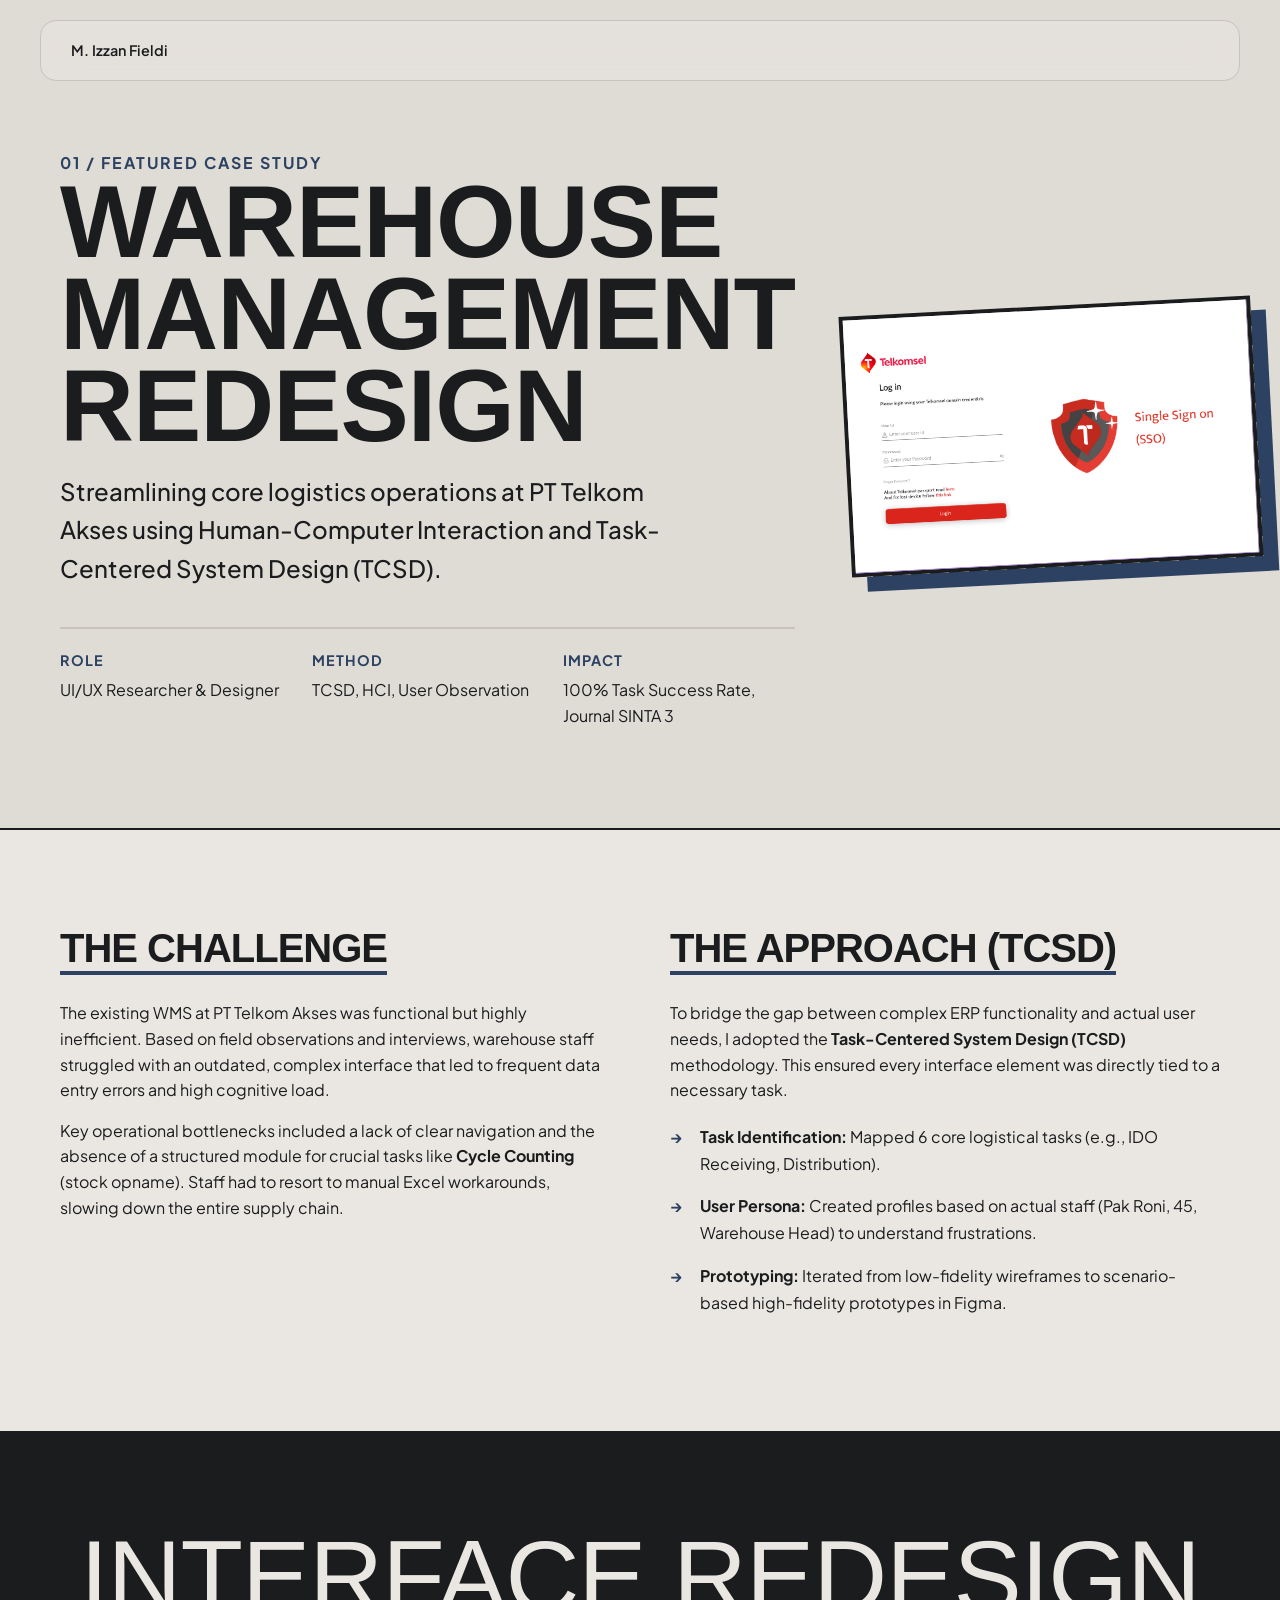
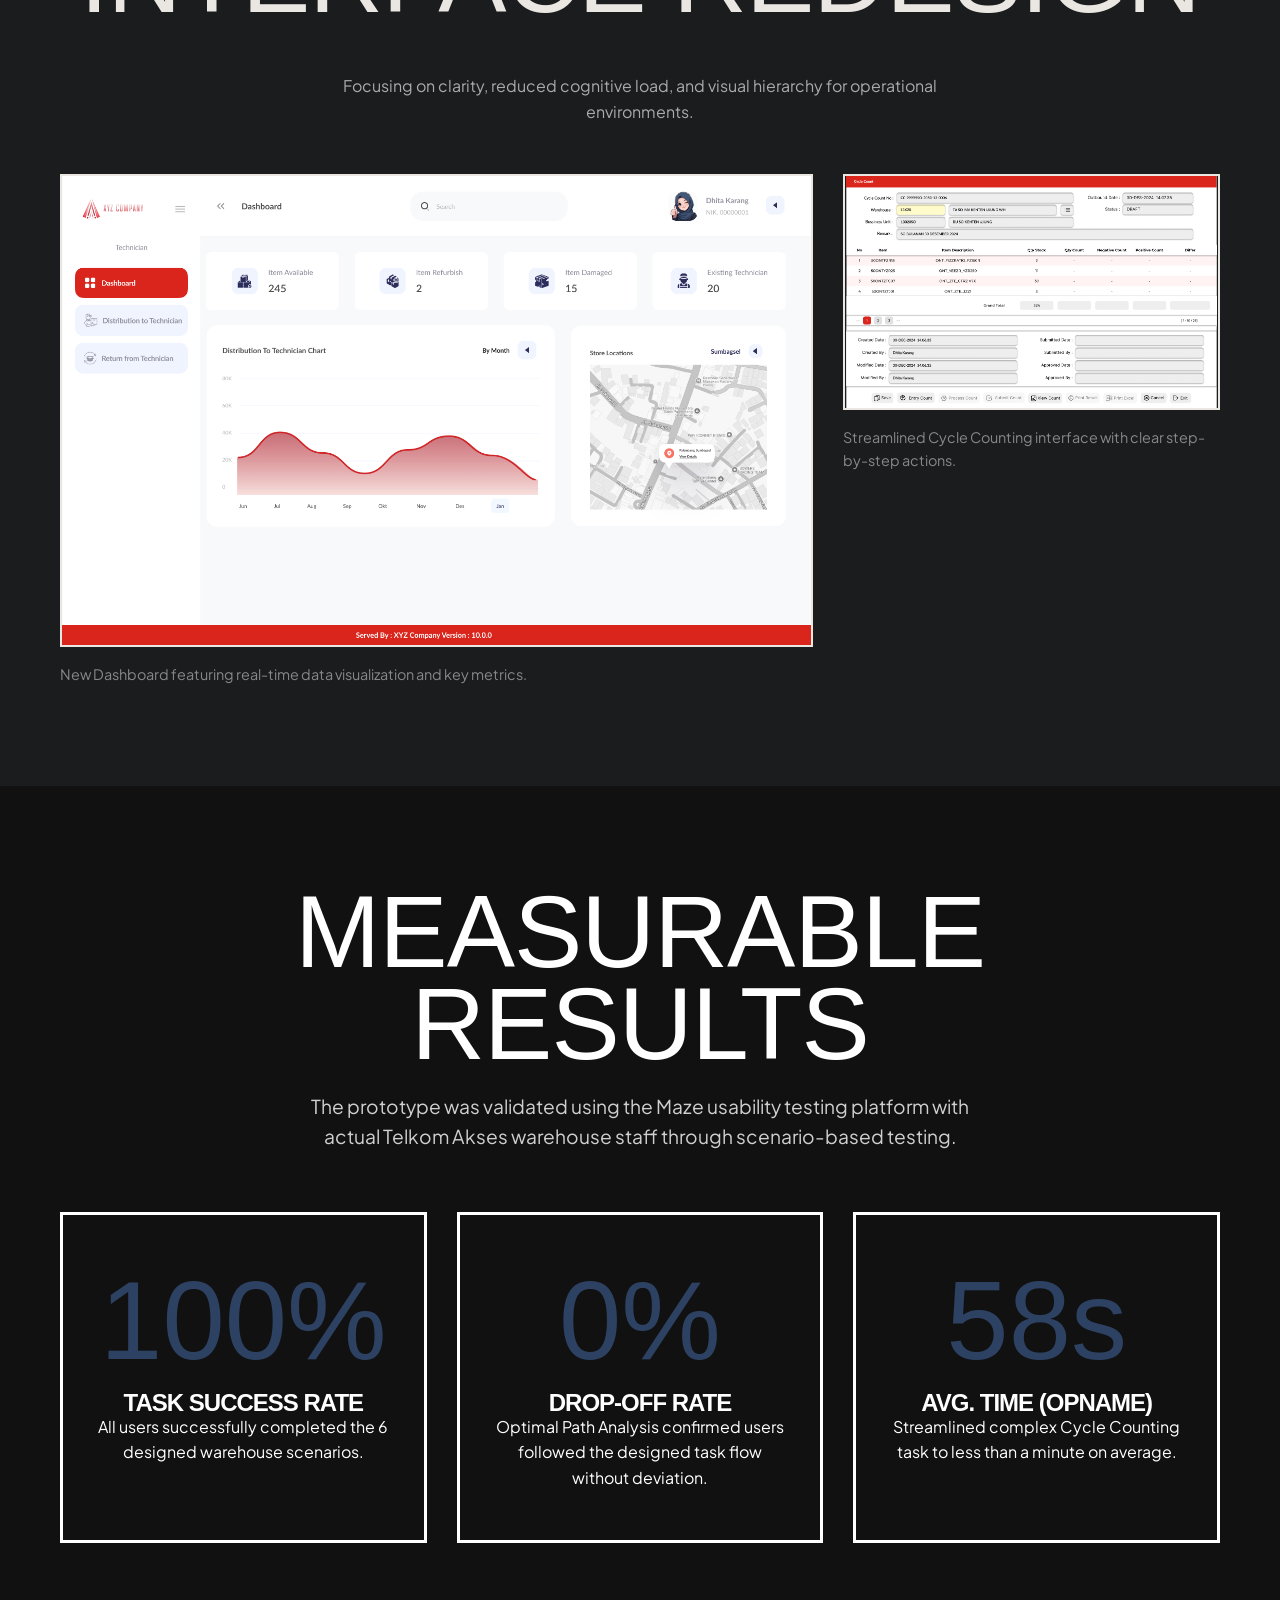
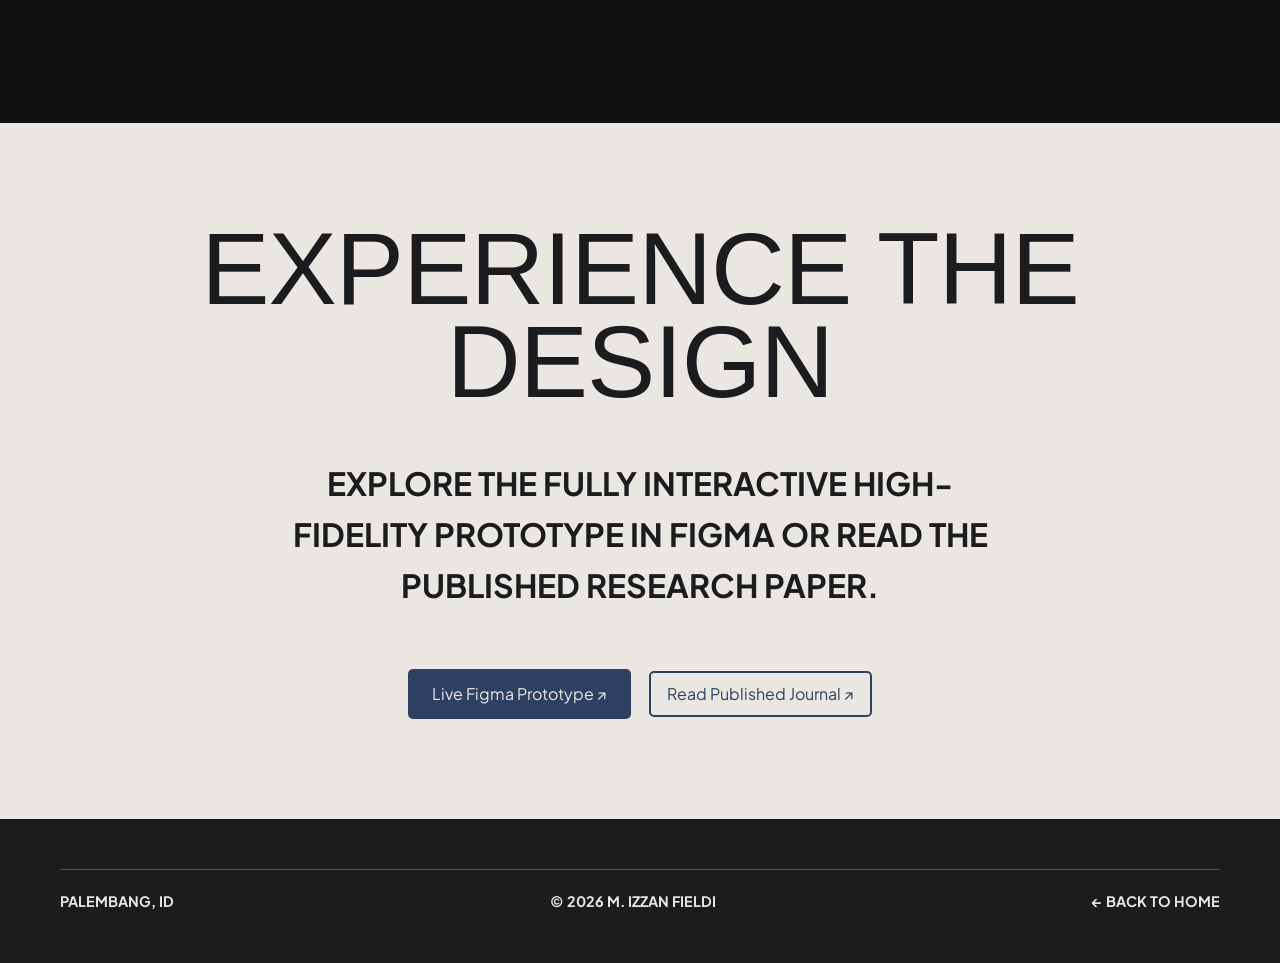
==== MINI WEB/wms-casestudy.html @ 40621d30 "Add files via upload" ====
<!DOCTYPE html>
<html lang="en">
<head>
    <meta charset="UTF-8">
    <meta name="viewport" content="width=device-width, initial-scale=1.0">
    <title>WMS Redesign Case Study - M. Izzan Fieldi</title>

    <link rel="preconnect" href="https://fonts.googleapis.com">
    <link rel="preconnect" href="https://fonts.gstatic.com" crossorigin>
    <link href="https://fonts.googleapis.com/css2?family=Plus+Jakarta+Sans:wght@400;500;600;700;800&display=swap" rel="stylesheet">

    <link rel="stylesheet" href="style.css">
    <style>
        /* --- KUSTOMISASI KHUSUS HALAMAN CASE STUDY --- */
        
        :root {
            /* Pastikan variabel warna sama dengan style.css utama */
            --bg-color: #EAE7E2; 
            --text-color: #1A1C1E; 
            --accent-color: #2D4263; 
            --secondary-bg: #DFDBD5; 
            --border-color: #C8C2BC;
        }

        [data-theme="dark"] {
            --bg-color: #121417; 
            --text-color: #EAE7E2;
            --accent-color: #7E97B8; 
            --secondary-bg: #1B1E23;
            --border-color: #2D323A;
        }

        /* Overide font Heading untuk kesan lebih mahal (Saran: Ganti Impact ke Bebas Neue di style.css utama nanti) */
        .cs-heading {
            font-family: Impact, sans-serif; /* Sementara pakai Impact sesuai kodemu */
            text-transform: uppercase;
            line-height: 0.9;
            letter-spacing: -1px;
        }

        /* --- HERO SECTION --- */
        .cs-hero {
            min-height: 80vh;
            display: flex;
            align-items: center;
            background-color: var(--secondary-bg);
            border-bottom: 2px solid var(--text-color);
            padding-top: 150px; /* Ruang untuk header navigasi */
        }

        .cs-hero-grid {
            display: grid;
            grid-template-columns: 1fr 1fr;
            gap: 50px;
            align-items: center;
        }

        .cs-hero-text h1 {
            font-size: clamp(4rem, 8vw, 7rem);
            margin-bottom: 20px;
        }

        .cs-hero-subtitle {
            font-size: 1.5rem;
            max-width: 600px;
            margin-bottom: 40px;
            font-weight: 500;
        }

        .cs-hero-meta {
            display: grid;
            grid-template-columns: repeat(3, 1fr);
            gap: 20px;
            border-top: 2px solid var(--border-color);
            padding-top: 20px;
            margin-top: 40px;
        }

        .cs-meta-item strong {
            display: block;
            color: var(--accent-color);
            text-transform: uppercase;
            font-size: 0.9rem;
            letter-spacing: 1px;
            margin-bottom: 5px;
        }

        .cs-hero-viz {
            position: relative;
        }

        .cs-hero-img {
            width: 110%; /* Sedikit keluar container untuk kesan dinamis */
            height: auto;
            border: 4px solid var(--text-color);
            box-shadow: 15px 15px 0px var(--accent-color);
            transform: rotate(-3deg);
            transition: transform 0.3s ease;
        }

        .cs-hero-viz:hover .cs-hero-img {
            transform: rotate(0deg) scale(1.02);
        }

        /* --- CHALLENGE & APPROACH --- */
        .cs-ch-app-grid {
            display: grid;
            grid-template-columns: repeat(auto-fit, minmax(350px, 1fr));
            gap: 60px;
        }

        .cs-section-title {
            font-size: 2.5rem;
            margin-bottom: 25px;
            border-bottom: 4px solid var(--accent-color);
            display: inline-block;
            padding-bottom: 5px;
        }

        .cs-list {
            margin-top: 20px;
            list-style: none;
        }

        .cs-list li {
            position: relative;
            padding-left: 30px;
            margin-bottom: 15px;
            line-height: 1.7;
        }

        .cs-list li::before {
            content: "→";
            position: absolute;
            left: 0;
            color: var(--accent-color);
            font-weight: bold;
        }

        /* --- TAMPILAN VISUAL / SCREENSHOTS --- */
        .cs-visuals {
            background-color: var(--text-color);
            color: var(--bg-color);
        }

        .cs-visuals-grid {
            display: grid;
            grid-template-columns: 2fr 1fr;
            gap: 30px;
            margin-top: 50px;
        }

        .cs-vis-large img, .cs-vis-small img {
            width: 100%;
            height: auto;
            border: 2px solid var(--bg-color);
            transition: transform 0.3s ease, box-shadow 0.3s ease;
        }

        .cs-vis-large img:hover, .cs-vis-small img:hover {
            transform: translateY(-5px);
            box-shadow: 0 10px 20px rgba(0,0,0,0.5);
        }

        /* --- METRICS & IMPACT --- */
        .cs-impact {
            background-color: #111; /* Hitam pekat untuk kontras tinggi */
            color: #fff;
        }

        .cs-impact .container h2 {
            color: #fff;
            text-align: center;
            margin-bottom: 60px;
        }

        /* Menggunakan grid brutalist yang sudah kamu punya, dengan sedikit kustomisasi */
        .cs-impact-grid {
            display: grid;
            grid-template-columns: repeat(auto-fit, minmax(280px, 1fr));
            gap: 30px;
            margin-bottom: 80px;
        }

        .cs-impact-item {
            padding: 50px 30px;
            border: 3px solid #fff;
            text-align: center;
            transition: all 0.3s ease;
        }

        .cs-impact-item:hover {
            background-color: #fff;
            color: #111;
            transform: translateY(-10px);
            box-shadow: 10px 10px 0px var(--accent-color);
        }

        .cs-giant-num {
            font-family: Impact, sans-serif;
            font-size: 7rem;
            line-height: 1;
            color: var(--accent-color);
            margin-bottom: 15px;
            display: block;
        }

        .cs-impact-item:hover .cs-giant-num {
            color: #111;
        }

        /* --- CALL TO ACTION --- */
        .cs-cta {
            text-align: center;
            background-color: var(--bg-color);
        }

        .cs-cta-text {
            font-size: 2rem;
            font-weight: 700;
            text-transform: uppercase;
            margin-bottom: 40px;
            max-width: 700px;
            margin: 0 auto 40px auto;
        }

        /* --- MEDIA QUERIES --- */
        @media (max-width: 992px) {
            .cs-hero-grid {
                grid-template-columns: 1fr;
                text-align: center;
            }
            .cs-hero-viz {
                order: -1; /* Gambar duluan di mobile */
                margin-bottom: 40px;
            }
            .cs-hero-img {
                width: 90%;
                transform: rotate(0deg);
            }
            .cs-hero-meta {
                justify-content: center;
            }
            .cs-visuals-grid {
                grid-template-columns: 1fr;
            }
        }
    </style>
</head>
<body>

    <header class="jas-header" id="header">
        <nav class="container">
            <div class="logo">M. Izzan Fieldi</div>
            <ul class="jas-nav" id="nav-menu">
                <li><a href="index.html#hero">HOME</a></li>
                <li><a href="index.html#portfolio-section">PORTFOLIO</a></li>
                <li><a href="index.html#about-section">ABOUT</a></li>
            </ul>
        </nav>
    </header>

    <section id="cs-hero" class="cs-hero">
        <div class="container cs-hero-grid">
            <div class="cs-hero-text">
                <p style="color: var(--accent-color); font-weight: bold; letter-spacing: 2px; text-transform: uppercase;">01 / Featured Case Study</p>
                <h1 class="cs-heading">Warehouse Management Redesign</h1>
                <p class="cs-hero-subtitle">
                    Streamlining core logistics operations at PT Telkom Akses using Human-Computer Interaction and Task-Centered System Design (TCSD).
                </p>
                
                <div class="cs-hero-meta">
                    <div class="cs-meta-item">
                        <strong>Role</strong>
                        <span>UI/UX Researcher & Designer</span>
                    </div>
                    <div class="cs-meta-item">
                        <strong>Method</strong>
                        <span>TCSD, HCI, User Observation</span>
                    </div>
                    <div class="cs-meta-item">
                        <strong>Impact</strong>
                        <span>100% Task Success Rate, Journal SINTA 3</span>
                    </div>
                </div>
            </div>
            
            <div class="cs-hero-viz">
                <img src="Asset/Porto.png" alt="WMS Dashboard Preview" class="cs-hero-img">
            </div>
        </div>
    </section>

    <section class="section-padding">
        <div class="container cs-ch-app-grid">
            
            <div class="cs-challenge">
                <h3 class="cs-heading cs-section-title">The Challenge</h3>
                <p>
                    The existing WMS at PT Telkom Akses was functional but highly inefficient. Based on field observations and interviews, warehouse staff struggled with an outdated, complex interface that led to frequent data entry errors and high cognitive load.
                </p>
                <p style="margin-top: 15px;">
                    Key operational bottlenecks included a lack of clear navigation and the absence of a structured module for crucial tasks like <strong>Cycle Counting</strong> (stock opname). Staff had to resort to manual Excel workarounds, slowing down the entire supply chain.
                </p>
            </div>

            <div class="cs-approach">
                <h3 class="cs-heading cs-section-title">The Approach (TCSD)</h3>
                <p>
                    To bridge the gap between complex ERP functionality and actual user needs, I adopted the <strong>Task-Centered System Design (TCSD)</strong> methodology. This ensured every interface element was directly tied to a necessary task.
                </p>
                <ul class="cs-list">
                    <li><strong>Task Identification:</strong> Mapped 6 core logistical tasks (e.g., IDO Receiving, Distribution).</li>
                    <li><strong>User Persona:</strong> Created profiles based on actual staff (Pak Roni, 45, Warehouse Head) to understand frustrations.</li>
                    <li><strong>Prototyping:</strong> Iterated from low-fidelity wireframes to scenario-based high-fidelity prototypes in Figma.</li>
                </ul>
            </div>
            
        </div>
    </section>

    <section class="section-padding cs-visuals">
        <div class="container">
            <h2 class="cs-heading" style="color: var(--bg-color); text-align: center;">Interface Redesign</h2>
            <p style="text-align: center; max-width: 600px; margin: 0 auto; color: #aaa;">Focusing on clarity, reduced cognitive load, and visual hierarchy for operational environments.</p>
            
            <div class="cs-visuals-grid">
                <div class="cs-vis-large">
                    <img src="Asset/Technician Dashboard.png" alt="WMS Dashboard Redesign">
                    <p style="font-size: 0.9rem; color: #888; margin-top: 10px;">New Dashboard featuring real-time data visualization and key metrics.</p>
                </div>
                <div class="cs-vis-small">
                    <img src="Asset/Cycle Count New Form.png" alt="WMS Cycle Counting Module">
                    <p style="font-size: 0.9rem; color: #888; margin-top: 10px;">Streamlined Cycle Counting interface with clear step-by-step actions.</p>
                </div>
            </div>
        </div>
    </section>

    <section class="section-padding cs-impact">
        <div class="container">
            <h2 class="cs-heading">Measurable Results</h2>
            <p style="text-align: center; max-width: 700px; margin: -40px auto 60px auto; font-size: 1.2rem; opacity: 0.8;">
                The prototype was validated using the Maze usability testing platform with actual Telkom Akses warehouse staff through scenario-based testing.
            </p>

            <div class="cs-impact-grid">
                <div class="cs-impact-item">
                    <span class="cs-giant-num">100%</span>
                    <h3 class="cs-heading" style="font-size: 1.5rem;">Task Success Rate</h3>
                    <p>All users successfully completed the 6 designed warehouse scenarios.</p>
                </div>
                
                <div class="cs-impact-item">
                    <span class="cs-giant-num">0%</span>
                    <h3 class="cs-heading" style="font-size: 1.5rem;">Drop-Off Rate</h3>
                    <p>Optimal Path Analysis confirmed users followed the designed task flow without deviation.</p>
                </div>
                
                <div class="cs-impact-item">
                    <span class="cs-giant-num">58s</span>
                    <h3 class="cs-heading" style="font-size: 1.5rem;">Avg. Time (Opname)</h3>
                    <p>Streamlined complex Cycle Counting task to less than a minute on average.</p>
                </div>
            </div>
        </div>
    </section>

    <section class="section-padding cs-cta">
        <div class="container">
            <h2 class="cs-heading">Experience the Design</h2>
            <p class="cs-cta-text">Explore the fully interactive high-fidelity prototype in Figma or read the published research paper.</p>
            
            <div style="margin-top: 50px;">
                <a href="https://www.figma.com/proto/Qq7gaL8vEDRc4dQOVTwpoo/KP---TA-Izzan?node-id=24-260&t=05Jc51TkLjl0dvhI-0&scaling=contain&content-scaling=fixed&page-id=0%3A1&starting-point-node-id=315%3A2855" target="_blank" rel="noopener noreferrer" class="btn" style="margin-right: 15px;">Live Figma Prototype ↗</a>
                <a href="https://ejournal.ikado.ac.id/index.php/teknika/article/view/1375" target="_blank" rel="noopener noreferrer" class="btn-secondary">Read Published Journal ↗</a>
            </div>
        </div>
    </section>

    <footer class="big-footer" style="padding-top: 50px;">
        <div class="container text-center">
            <div class="footer-bottom">
                <p>PALEMBANG, ID</p>
                <p>© 2026 M. IZZAN FIELDI</p>
                <a href="index.html">← BACK TO HOME</a>
            </div>
        </div>
    </footer>

</body>
</html>
---- MINI WEB/style.css ----
/* =========================================
   VARIABLES & THEME
========================================= */
:root {
    /* Background: Putih tulang hangat */
    --bg-color: #EAE7E2; 
    /* Text: Hitam Onyx */
    --text-color: #1A1C1E; 
    /* Accent: Deep Navy */
    --accent-color: #2D4263; 
    
    --secondary-bg: #DFDBD5; 
    --border-color: #C8C2BC;
    --hover-bg: #D7D1CB;
    --nav-bg: rgba(234, 231, 226, 0.45); 
    
    --dark-surface: #0F172A; 
    --dark-card: #1E293B;    
    --muted-text: #94A3B8;   
}

[data-theme="dark"] {
    /* Background: Biru Slate Gelap */
    --bg-color: #121417; 
    --text-color: #EAE7E2;
    --accent-color: #7E97B8; 
    --secondary-bg: #1B1E23;
    --border-color: #2D323A;
    --hover-bg: #252A30;
    --nav-bg: rgba(18, 20, 23, 0.45); 
}

/* =========================================
   GLOBAL STYLES
========================================= */
* {
    margin: 0;
    padding: 0;
    box-sizing: border-box;
}

html {
    scroll-behavior: smooth; 
}

body {
    font-family: 'Plus Jakarta Sans', -apple-system, BlinkMacSystemFont, "Segoe UI", Roboto, Helvetica, Arial, sans-serif;
    line-height: 1.6;
    color: var(--text-color);
    background-color: var(--bg-color);
    transition: background-color 0.3s, color 0.3s;
    overflow-x: hidden;
}

.container {
    max-width: 1200px;
    margin: 0 auto;
    padding: 0 20px;
}

section {
    padding: 100px 0;
}

.section-padding {
    padding-top: 100px;
    padding-bottom: 100px;
    scroll-margin-top: 80px; 
}

/* =========================================
   TYPOGRAPHY & BUTTONS
========================================= */
section h2 {
    font-family: Impact, 'Arial Black', sans-serif; 
    font-size: clamp(4rem, 8vw, 7rem); 
    font-weight: normal; 
    text-transform: uppercase;
    color: var(--text-color);
    margin-bottom: 50px;
    line-height: 1;
    letter-spacing: 1px;
    transition: font-size 0.4s ease-out; 
}

.hero-name, 
.giant-text, 
.port-title, 
.about-title, 
.impact-giant-number {
    font-family: Impact, 'Arial Black', sans-serif; 
    font-weight: normal; 
    text-transform: uppercase;
}

/* =========================================
   BUTTONS (DYNAMIC THEME)
========================================= */
.btn {
    display: inline-block;
    padding: 12px 24px;
    background-color: var(--accent-color);
    color: var(--bg-color); 
    text-decoration: none;
    border-radius: 5px;
    transition: background-color 0.3s, transform 0.2s, opacity 0.3s;
}

.btn:hover {
    opacity: 0.85; 
    transform: translateY(-2px);
}

.btn-secondary {
    display: inline-block;
    padding: 8px 16px;
    border: 2px solid var(--accent-color);
    background-color: transparent;
    color: var(--accent-color);
    text-decoration: none;
    border-radius: 5px;
    transition: background-color 0.3s, color 0.3s, transform 0.2s;
    margin-top: 10px;
}

.btn-secondary:hover {
    background-color: var(--accent-color);
    color: var(--bg-color); 
    transform: translateY(-2px); 
}

/* =========================================
   LOADER ANIMATION
========================================= */
#loader {
    position: fixed;
    top: 0;
    left: 0;
    width: 100%;
    height: 100vh;
    background: #111;
    color: #fff;
    display: flex;
    justify-content: center;
    align-items: center;
    z-index: 9999;
    transition: transform 1s cubic-bezier(0.19, 1, 0.22, 1);
}

#counter {
    font-family: Impact, 'Arial Black', sans-serif;
    font-size: 15vw;
    font-weight: 800;
}

/* =========================================
   NAVIGATION (HEADER)
========================================= */
header {
    position: fixed;
    top: 0;
    width: 100%;
    background-color: var(--bg-color);
    border-bottom: 1px solid var(--border-color);
    z-index: 1000;
    padding: 15px 0;
    transition: background-color 0.3s;
}

.jas-header {
    position: fixed;
    top: 20px;
    left: 50%;
    transform: translateX(-50%);
    width: 95%;
    max-width: 1200px;
    z-index: 1000;
    background-color: var(--nav-bg);
    backdrop-filter: blur(20px); 
    -webkit-backdrop-filter: blur(20px);
    border: 1px solid var(--border-color); 
    border-radius: 16px; 
    padding: 15px 30px;
    transition: background-color 0.3s, border-color 0.3s;
}

.jas-header .container {
    display: flex;
    justify-content: space-between;
    align-items: center;
    width: 100%;
    padding: 0; 
}

nav {
    display: flex;
    justify-content: space-between;
    align-items: center;
    font-size: 0.9rem;
    font-weight: 600;
}

.location {
    text-transform: uppercase;
    letter-spacing: 1px;
}

/* =========================================
   NAVBAR LOGO
========================================= */
.logo {
    display: flex;
    align-items: center;
}

.logo-img {
    height: 30px; 
    width: auto;   
    display: block;
    transition: filter 0.3s ease;
}

[data-theme="dark"] .logo-img {
    filter: invert(1);
}

.jas-nav {
    list-style: none;
    display: flex;
    gap: 30px;
    margin: 0;
    padding: 0;
}

nav ul {
    list-style: none;
    display: flex;
    gap: 20px;
}

.jas-nav li a, nav ul li a {
    text-decoration: none;
    color: var(--text-color);
    text-transform: uppercase;
    font-weight: bold;
    transition: color 0.3s, opacity 0.3s;
}

nav ul li a:hover {
    color: var(--accent-color);
}

.theme-toggle {
    background: none;
    border: none;
    font-size: 1.2rem;
    cursor: pointer;
}

.nav-actions {
    display: flex;
    align-items: center;
    gap: 20px; 
}

.hamburger {
    display: none; 
    flex-direction: column;
    cursor: pointer;
    gap: 5px;
    z-index: 1100;
}

.hamburger span {
    display: block;
    width: 25px;
    height: 3px;
    background-color: var(--text-color);
    transition: all 0.3s ease;
}

/* =========================================
   HERO SECTION
========================================= */
.hero {
    min-height: 100vh;
    display: flex;
    flex-direction: column;
    justify-content: center; 
}

.hero-container {
    width: 100%;
    padding: 0 20px;
    transform: translateY(-10vh); 
}

.hero-name {
    font-family: Impact, 'Arial Black', sans-serif;
    font-size: 16vw;
    text-align: center;
    line-height: 0.85;
    text-transform: uppercase;
    display: flex;
    justify-content: center;
    cursor: default;
    padding-top: 50px; 
}

.hero-name span {
    display: inline-block;
    opacity: 0;
    filter: blur(12px);
    transform: scale(1.1);
    transition: all 1s cubic-bezier(0.19, 1, 0.22, 1);
}

.hero-name span.animate-in {
    opacity: 1;
    filter: blur(0);
    transform: scale(1);
}

.hero-name span.animate-in:hover {
    transform: translateY(-20px) rotate(-5deg) scale(1.05); 
    color: var(--accent-color);
    transition: transform 0.2s, color 0.2s;
}

.hero-footer {
    display: flex;
    justify-content: space-between; 
    align-items: center;
    gap: 15px;
    margin-top: 50px;
    font-size: 1.5rem; 
    font-weight: 700;
    text-transform: uppercase;
    letter-spacing: 2px;
    padding: 0 5%;
}

.role-slider {
    height: 1.5em; 
    overflow: hidden;
    position: relative;
    color: var(--accent-color); 
}

.role-list {
    display: flex;
    flex-direction: column;
    animation: slideRoles 8s infinite cubic-bezier(0.19, 1, 0.22, 1);
    white-space: nowrap;
}

.role-list span {
    height: 1.5em;
    display: flex;
    align-items: center;
}

@keyframes slideRoles {
    0%, 25% { transform: translateY(0); } 
    33%, 58% { transform: translateY(-1.5em); } 
    66%, 91% { transform: translateY(-3em); } 
    100% { transform: translateY(-4.5em); } 
}

.hero-img {
    width: 250px;
    height: 300px;
    object-fit: cover;
    filter: grayscale(100%);
    transition: filter 0.3s;
}

.hero-img:hover {
    filter: grayscale(0%);
}

/* =========================================
   MARQUEE
========================================= */
.marquee {
    width: 100%;
    background-color: var(--text-color);
    color: var(--bg-color);
    padding: 20px 0;
    overflow: hidden;
    white-space: nowrap;
    border-top: 2px solid var(--text-color);
    border-bottom: 2px solid var(--text-color);
}

.marquee-content {
    display: inline-block;
    font-size: 2rem;
    font-weight: bold;
    text-transform: uppercase;
    animation: scroll-left 15s linear infinite;
}

.marquee-content span {
    padding-right: 20px;
}

@keyframes scroll-left {
    0% { transform: translateX(0); }
    100% { transform: translateX(-33.33%); } 
}

/* =========================================
   PORTFOLIO SECTION
========================================= */
#portfolio-section {
    transform-origin: bottom center; 
    will-change: transform, opacity;
    position: relative;
    z-index: 1; 
}

.portfolio-list-section h2 {
    text-transform: uppercase;
    font-size: 1.5rem;
    margin-bottom: 40px;
    border-bottom: 2px solid var(--border-color);
    padding-bottom: 10px;
}

.portfolio-list {
    display: flex;
    flex-direction: column;
}

.portfolio-row {
    display: flex;
    justify-content: space-between;
    align-items: center; /* KUNCI 1: Menyejajarkan grup kiri & kanan di sumbu tengah */
    padding: 30px 10px;
    border-bottom: 1px solid var(--border-color);
    text-decoration: none;
    color: var(--text-color);
    transition: all 0.3s ease;
    flex-wrap: nowrap;
    width: 100%;
}

/* --- KELOMPOK KIRI --- */
.port-left-group {
    display: flex;
    flex-direction: column;
    justify-content: center; /* KUNCI 2: Memastikan teks di dalamnya terpusat */
    gap: 4px; 
    flex-grow: 1;
    min-width: 0;
}

.port-title-wrapper {
    display: flex;
    align-items: baseline;
    gap: 20px; /* Jarak antara angka 01 dan Judul */
}

.port-num {
    font-size: 1.2rem;
    color: #888;
}

.port-title {
    font-size: 2.2rem;
    font-family: Impact, 'Arial Black', sans-serif;
    text-transform: uppercase;
    margin: 0;
    line-height: 1.1; /* Mengunci tinggi baris agar tidak ada ruang kosong berlebih */
    white-space: nowrap;
    overflow: hidden;
    text-overflow: ellipsis;
}

.port-tags {
    font-size: 1rem;
    font-weight: bold;
    text-transform: uppercase;
    color: var(--accent-color);
    margin-left: 45px;
    line-height: 1; /* Menyamakan irama dengan judul */
}

/* --- KELOMPOK KANAN --- */
.port-right-group {
    display: flex;
    align-items: center; /* KUNCI 3: Menyejajarkan Gambar & Panah secara vertikal */
    justify-content: flex-end;
    flex-shrink: 0;
    margin-left: 30px;
    height: 100%; /* Memaksa grup ini mengambil tinggi maksimal baris */
}

.port-arrow {
    font-size: 2.5rem;
    line-height: 1; /* Penting: mencegah panah memiliki margin bawaan font */
    display: flex;
    align-items: center;
    transition: transform 0.4s cubic-bezier(0.175, 0.885, 0.32, 1.275), color 0.3s;
}

.portfolio-row:hover .port-arrow {
    transform: translate(15px, -15px);
    color: var(--accent-color);
}

.port-left {
    display: flex;
    align-items: baseline;
    gap: 30px;
}

.port-num {
    font-size: 1.2rem;
    color: #888;
}

.port-title {
    font-size: 3rem;
    font-family: Impact, 'Arial Black', sans-serif;
    text-transform: uppercase;
    margin: 0;
}

.port-right {
    display: flex;
    align-items: center;
    gap: 40px;
    margin-left: auto; 
}

.port-tags {
    font-size: 1rem;
    font-weight: bold;
    text-transform: uppercase;
}

.port-arrow {
    font-size: 2rem;
    transition: transform 0.3s;
}

.portfolio-row:hover .port-arrow {
    transform: translate(10px, -10px); 
    color: var(--accent-color);
}

.portfolio-grid {
    display: grid;
    grid-template-columns: repeat(auto-fit, minmax(300px, 1fr));
    gap: 20px;
}

.portfolio-card {
    background-color: var(--secondary-bg);
    border-radius: 8px;
    overflow: hidden;
}

.portfolio-card img {
    width: 100%;
    height: 200px;
    object-fit: cover;
}

.portfolio-card .content {
    padding: 20px;
}

/* =========================================
   RESEARCH & PUBLICATIONS
========================================= */
.research-item {
    margin-bottom: 20px;
    padding: 20px;
    background-color: var(--secondary-bg);
    border-radius: 8px;
}

/* =========================================
   EXPERIENCES SECTION
========================================= */
#experiences-section {
    position: relative;
    z-index: 10;
    background-color: var(--bg-color); 
    color: var(--text-color); 
    box-shadow: 0 -30px 60px rgba(0,0,0,0.1); 
    padding-top: 120px;
}

#experiences-section h2, 
#experiences-section .exp-role {
    color: var(--text-color);
}

#experiences-section .exp-date,
#experiences-section .impact-giant-number {
    color: var(--accent-color); 
}

#experiences-section .exp-company,
#experiences-section .impact-desc {
    color: #777; 
}

.experience-list {
    display: flex;
    flex-direction: column;
    margin-top: 40px;
}

.exp-row {
    padding: 35px 0;
    border-bottom: 1px solid var(--border-color);
    display: flex;
    justify-content: space-between;
    align-items: flex-start;
    transition: padding-left 0.3s, background-color 0.3s;
    cursor: default;
}

.exp-row:hover {
    background-color: var(--hover-bg);
    padding-left: 30px;
    padding-right: 30px;
}

.exp-date {
    font-family: Impact, 'Arial Black', sans-serif;
    font-size: 1.5rem;
    color: var(--accent-color);
    margin-bottom: 10px;
    display: block;
    letter-spacing: 1px;
}

.exp-role {
    font-size: 2.5rem;
    font-family: Impact, 'Arial Black', sans-serif;
    text-transform: uppercase;
    margin: 0 0 5px 0;
    line-height: 1.1;
    color: var(--text-color);
}

.exp-company {
    font-size: 1.2rem;
    font-weight: bold;
    color: #777; 
    text-transform: uppercase;
    letter-spacing: 1px;
}

[data-theme="dark"] .exp-company {
    color: #aaa;
}

#experiences-section .exp-row {
    border-bottom: 1px solid var(--border-color);
    padding: 45px 20px;
    border-left: 0px solid transparent; 
    transition: all 0.3s cubic-bezier(0.175, 0.885, 0.32, 1.275); 
}

#experiences-section .exp-row:hover {
    background-color: var(--hover-bg); 
    transform: translateX(15px); 
    border-left: 6px solid var(--accent-color); 
    padding-left: 35px; 
}

/* =========================================
   ACADEMIC IMPACT
========================================= */
.impact-brutal-grid {
    display: grid;
    grid-template-columns: repeat(auto-fit, minmax(250px, 1fr));
    gap: 30px;
    margin-top: 50px;
    text-align: center;
}

.impact-brutal-item {
    padding: 40px 20px;
    border: 2px solid var(--text-color);
    background-color: transparent;
    transition: transform 0.3s cubic-bezier(0.175, 0.885, 0.32, 1.275), background-color 0.3s;
}

.impact-brutal-item:hover {
    background-color: var(--text-color);
    color: var(--bg-color);
    transform: translateY(-10px);
    box-shadow: 8px 8px 0px var(--accent-color);
}

.impact-giant-number {
    font-family: Impact, 'Arial Black', sans-serif;
    font-size: 6rem;
    line-height: 1;
    color: var(--accent-color);
    display: block;
    margin-bottom: 10px;
    transition: color 0.3s;
}

.impact-brutal-item:hover .impact-giant-number {
    color: var(--bg-color);
}

.impact-title {
    font-size: 1.5rem;
    font-weight: 800;
    text-transform: uppercase;
    margin-bottom: 15px;
    letter-spacing: 1px;
}

.impact-desc {
    font-size: 1rem;
    line-height: 1.4;
}

#experiences-section .impact-brutal-item {
    background-color: transparent;
    border: 2px solid var(--text-color);
    border-radius: 4px;
    transition: all 0.3s cubic-bezier(0.175, 0.885, 0.32, 1.275);
}

#experiences-section .impact-brutal-item:hover {
    background-color: var(--text-color); 
    border-color: var(--text-color);
    transform: translateY(-12px); 
    box-shadow: 10px 10px 0px var(--accent-color); 
}

#experiences-section .impact-brutal-item:hover .impact-giant-number,
#experiences-section .impact-brutal-item:hover .impact-title,
#experiences-section .impact-brutal-item:hover .impact-desc {
    color: var(--bg-color); 
}

/* =========================================
   CORE SKILLS & COMPETENCIES
========================================= */
.tags {
    display: flex;
    flex-wrap: wrap;
    justify-content: center;
    gap: 15px;
    padding: 10px;
}

.tag {
    background-color: transparent;
    color: var(--text-color);
    padding: 12px 25px;
    border: 2px solid var(--text-color);
    border-radius: 50px;
    font-size: 1rem;
    font-weight: 800;
    text-transform: uppercase;
    letter-spacing: 1px;
    transition: all 0.3s cubic-bezier(0.175, 0.885, 0.32, 1.275);
    cursor: crosshair; 
}

.tag:hover {
    background-color: var(--text-color);
    color: var(--bg-color);
    transform: translateY(-8px) rotate(-3deg) scale(1.05);
    box-shadow: 6px 6px 0px var(--accent-color); 
}

.comp-category h3 {
    text-align: center;
    margin-bottom: 20px;
    font-size: 1.2rem;
    font-weight: bold;
    letter-spacing: 2px;
    color: var(--text-color);
    text-transform: uppercase;
    border-bottom: 2px dashed var(--border-color);
    display: inline-block;
    padding-bottom: 5px;
}

#experiences-section .tag {
    color: var(--text-color);
    border-color: var(--text-color);
    background-color: transparent;
    transition: all 0.3s cubic-bezier(0.175, 0.885, 0.32, 1.275);
}

#experiences-section .tag:hover {
    background-color: var(--text-color); 
    color: var(--bg-color); 
    border-color: var(--text-color);
    transform: translateY(-6px) rotate(-3deg); 
    box-shadow: 6px 6px 0px var(--accent-color); 
}

/* =========================================
   ABOUT SECTION & ROLLING TEXT
========================================= */
.about-title {
  font-family: Impact, sans-serif;
  font-size: clamp(6rem, 15vw, 18rem); 
  font-weight: 900;
  text-transform: uppercase;
  line-height: 1;
  display: flex;
  flex-wrap: wrap; 
  justify-content: center;
  gap: 0.3em; 
  margin: 0;
  cursor: pointer;
  transition: font-size 0.4s ease-out, gap 0.4s ease-out, padding 0.4s ease-out;
}

.word {
  display: flex;
}

.char-wrapper {
  position: relative;
  display: inline-flex;
  overflow: hidden; 
  margin: 0 2px; 
}

.char-front, .char-back {
  display: inline-block;
  transition: transform 0.4s cubic-bezier(0.25, 1, 0.5, 1);
  padding: 0 4px; 
}

.char-front {
  color: var(--text-color); 
}

.char-back {
  position: absolute;
  top: 0;
  left: 0;
  width: 100%;
  text-align: center;
  color: var(--accent-color); 
}

.char-wrapper.dir-right .char-back { transform: translateX(100%); }
.char-wrapper.dir-right:hover .char-front { transform: translateX(-100%); }
.char-wrapper.dir-right:hover .char-back { transform: translateX(0); }

.char-wrapper.dir-left .char-back { transform: translateX(-100%); }
.char-wrapper.dir-left:hover .char-front { transform: translateX(100%); }
.char-wrapper.dir-left:hover .char-back { transform: translateX(0); }

.char-wrapper.no-transition .char-front,
.char-wrapper.no-transition .char-back {
  transition: none !important;
}

/* =========================================
   SCROLL REVEAL ANIMATIONS
========================================= */
.reveal-base {
    opacity: 0;
    transition: all 0.8s cubic-bezier(0.19, 1, 0.22, 1); 
    will-change: transform, opacity;
}

.reveal-slide-up {
    transform: translateY(100px);
}
.reveal-slide-up.is-visible {
    opacity: 1;
    transform: translateY(0);
}

.reveal-stomp {
    transform: scale(1.4) translateY(50px);
}
.reveal-stomp.is-visible {
    opacity: 1;
    transform: scale(1) translateY(0);
}

.reveal-slide-side {
    transform: translateX(-100px) skewX(10deg);
}
.reveal-slide-side.is-visible {
    opacity: 1;
    transform: translateX(0) skewX(0);
}

.reveal-flip {
    transform: perspective(600px) rotateX(-90deg);
    transform-origin: top;
}
.reveal-flip.is-visible {
    opacity: 1;
    transform: perspective(600px) rotateX(0deg);
}

/* =========================================
   FOOTER
========================================= */
.big-footer {
    background-color: var(--text-color);
    color: var(--bg-color);
    padding: 100px 0 50px 0;
}

.giant-text {
    font-family: Impact, 'Arial Black', sans-serif;
    font-size: 18vw; 
    text-align: center;
    line-height: 0.8;
    margin-bottom: 50px;
    color: var(--bg-color);
}

.footer-links {
    display: flex;
    justify-content: center;
    gap: 40px;
    margin-bottom: 80px;
}

.footer-links a {
    color: var(--bg-color);
    text-decoration: none;
    font-size: 1.5rem;
    font-weight: bold;
    border-bottom: 2px solid transparent;
    transition: border-color 0.3s;
}

.footer-links a:hover {
    border-color: var(--bg-color);
}

.footer-bottom {
    display: flex;
    justify-content: space-between;
    font-size: 0.9rem;
    font-weight: bold;
    text-transform: uppercase;
    border-top: 1px solid #555;
    padding-top: 20px;
}

.footer-bottom a {
    color: var(--bg-color);
    text-decoration: none;
}

.contact {
    text-align: center;
}

.highlights {
    display: flex;
    justify-content: center;
    flex-wrap: wrap;
    gap: 20px;
}

.highlight {
    text-align: center;
    flex: 1;
    min-width: 200px;
}

/* =========================================
   MEDIA QUERIES (DESKTOP / MOUSE HOVER)
========================================= */
@media (min-width: 769px) {
    .jas-nav li a {
        position: relative;
        display: inline-block;
        overflow: hidden; 
        color: transparent !important; 
    }

    .jas-nav li a:hover {
        opacity: 1;
    }

    .jas-nav li a::before,
    .jas-nav li a::after {
        content: attr(data-text); 
        position: absolute;
        left: 0;
        transition: transform 0.4s cubic-bezier(0.76, 0, 0.24, 1); 
    }

    .jas-nav li a::before {
        top: 0;
        color: var(--text-color);
        transform: translateY(0);
    }

    .jas-nav li a::after {
        top: 100%;
        color: var(--accent-color); 
        transform: translateY(0);
    }

    .jas-nav li a:hover::before,
    .jas-nav li a:hover::after {
        transform: translateY(-100%);
    }
}

/* =========================================
   MEDIA QUERIES (MOBILE)
========================================= */
@media (max-width: 768px) {
    section h2 {
        font-size: 14vw; 
        margin-bottom: 30px;
        text-align: center; 
    }
    
    .jas-header {
        top: 10px; 
        padding: 10px 20px;
        border-radius: 12px; 
    }

    .hero-name {
        font-size: 22vw; 
        flex-wrap: wrap; 
        justify-content: center;
        line-height: 0.95; 
        margin-top: 30px; 
    }

    .hero-name span:nth-child(6) {
        flex-basis: 100%;
        height: 0;
        margin: 0; 
    }

    .hamburger {
        display: flex; 
    }

    .hero-footer {
        font-size: 1rem; 
        gap: 10px; 
    }

    .location {
        display: none;
    }

    .jas-nav {
        position: fixed;
        top: 0;
        right: -100%;
        width: 70%;
        max-width: 300px;
        height: 100vh;
        
        background-color: var(--nav-bg);
        backdrop-filter: blur(30px) saturate(150%);
        -webkit-backdrop-filter: blur(30px) saturate(150%);
        box-shadow: -15px 0 30px rgba(0, 0, 0, 0.1);
        
        border-left: 1px solid var(--border-color);
        display: flex;
        flex-direction: column;
        justify-content: flex-start;
        align-items: flex-start;
        
        padding: 25px 40px; 
        gap: 25px; 
        
        transition: right 0.5s cubic-bezier(0.77, 0, 0.175, 1);
        z-index: 999;
    }

    .jas-nav.active {
        right: 0;
    }

    .jas-nav li {
        list-style: none;
        width: 100%;
    }

    .jas-nav li a {
        display: block; 
        font-size: 1.2rem;
        font-weight: 700;
        letter-spacing: 2px;
        color: var(--text-color);
        transition: transform 0.3s cubic-bezier(0.175, 0.885, 0.32, 1.275), color 0.3s;
    }

    .jas-nav li a:hover {
        opacity: 1; 
        color: var(--accent-color); 
        transform: translateX(15px); 
    }

    .hamburger.toggle span:nth-child(1) {
        transform: rotate(-45deg) translate(-5px, 6px);
    }
    .hamburger.toggle span:nth-child(2) {
        opacity: 0;
    }
    .hamburger.toggle span:nth-child(3) {
        transform: rotate(45deg) translate(-5px, -7px);
    }

    .giant-text { 
        font-size: 25vw; 
    }
    
    .about-title {
        font-size: 20vw; 
        gap: 0.1em; 
        width: 100%;
        text-align: center;
    }

    /* Perkecil jarak antar section */
    section {
        padding: 60px 0;
    }

    /* Sesuaikan ukuran Judul Section */
    section h2 {
        font-size: 10vw; /* Lebih manusiawi namun tetap bold */
        margin-bottom: 25px;
    }

    /* Rombak Portfolio Row jadi Vertikal */
    .portfolio-row {
        flex-direction: column;
        align-items: flex-start;
        gap: 15px;
        padding: 25px 0;
    }

    .port-left-group {
        max-width: 100%;
        margin-right: 0;
    }

    .port-tags {
        margin-left: 0; /* Tag kembali ke kiri agar rapi di layar sempit */
        font-size: 0.85rem;
    }

    /* Sembunyikan gambar inline di HP agar tidak berantakan */
    .inline-img-wrapper {
        display: none; 
    }

    /* Pastikan Panah tetap terlihat di kanan bawah */
    .port-right-group {
        width: 100%;
        justify-content: flex-end;
        margin-left: 0;
    }
} /* <-- INI ADALAH KURUNG PENUTUP MEDIA QUERY YANG SEMPAT HILANG */


/* =========================================
   ABOUT IMAGE - VERSI STABIL & FIX
========================================= */
.about-image-wrapper {
    width: 100%;
    margin-bottom: 80px;
    display: flex;
    flex-direction: column;
    align-items: center;
}

.about-image-container {
    position: relative;
    width: 100%;
    max-width: 550px; 
    line-height: 0; 
    border: 4px solid var(--text-color);
    background-color: var(--border-color);
    box-shadow: 20px 20px 0px var(--accent-color);
    transition: transform 0.4s ease, box-shadow 0.4s ease;
    overflow: hidden;
}

.about-img {
    width: 100%;
    height: auto;
    display: block;
    filter: grayscale(100%) contrast(110%);
    transition: filter 0.6s ease, transform 0.6s ease;
}

.grain-overlay {
    position: absolute;
    top: 0;
    left: 0;
    width: 100%;
    height: 100%;
    background-image: url("data:image/svg+xml,%3Csvg viewBox='0 0 200 200' xmlns='http://www.w3.org/2000/svg'%3E%3Cfilter id='n'%3E%3CfeTurbulence type='fractalNoise' baseFrequency='0.65' numOctaves='3'/%3E%3C/filter%3E%3Crect width='100%25' height='100%25' filter='url(%23n)'/%3E%3C/svg%3E");
    opacity: 0.15;
    pointer-events: none;
    mix-blend-mode: overlay;
}

.about-image-container:hover .about-img {
    filter: grayscale(0%) contrast(100%);
    transform: scale(1.03);
}

.about-image-container:hover {
    transform: translate(-5px, -5px);
    box-shadow: 25px 25px 0px var(--accent-color);
}

.about-caption {
    width: 100%;
    max-width: 550px;
    display: flex;
    justify-content: space-between;
    margin-top: 15px;
    font-family: Impact, sans-serif;
    font-size: 1.1rem;
    color: var(--accent-color);
    letter-spacing: 2px;
    text-transform: uppercase;
}

/* =========================================
   INLINE PUSH REVEAL (FEATURED WORKS)
========================================= */

/* --- EFEK MUNCUL GAMBAR --- */
.inline-img-wrapper {
    width: 0;
    opacity: 0;
    overflow: hidden;
    display: flex;
    align-items: center;
    justify-content: center;
    transform: scale(0.8) rotate(-5deg);
    transition: all 0.5s cubic-bezier(0.19, 1, 0.22, 1);
}

.inline-img-wrapper img {
    width: 220px;
    height: 125px;
    object-fit: cover;
    flex-shrink: 0;
    border: 2px solid var(--text-color);
    box-shadow: 8px 8px 0px var(--accent-color);
}

.portfolio-row:hover .inline-img-wrapper {
    width: 220px;
    opacity: 1;
    transform: scale(1) rotate(2deg);
}

/* =========================================
   TEXT LINK (PENGGANTI TOMBOL KAKU)
========================================= */
.text-link {
    display: inline-block;
    font-family: Impact, 'Arial Black', sans-serif;
    font-size: 1.5rem;
    color: var(--text-color);
    text-decoration: none;
    text-transform: uppercase;
    letter-spacing: 2px;
    border-bottom: 3px solid transparent;
    transition: all 0.3s cubic-bezier(0.175, 0.885, 0.32, 1.275);
    cursor: pointer;
}

.text-link:hover {
    color: var(--accent-color);
    border-bottom: 3px solid var(--accent-color);
    transform: translateY(-5px);
}

/* =========================================
   CV MODAL - REFINED VERSION
========================================= */
.cv-modal {
    position: fixed;
    top: 0;
    left: 0;
    width: 100%;
    height: 100%;
    z-index: 10000;
    display: flex;
    align-items: center;
    justify-content: center;
    opacity: 0;
    visibility: hidden;
    pointer-events: none;
    transition: all 0.4s ease;
}

.cv-modal.active {
    opacity: 1;
    visibility: visible;
    pointer-events: auto;
}

.modal-overlay {
    position: absolute;
    width: 100%;
    height: 100%;
    background: rgba(0, 0, 0, 0.75); 
    backdrop-filter: blur(4px); 
    cursor: zoom-out;
}

.modal-content {
    position: relative;
    width: auto;
    max-width: 90vw;
    max-height: 95vh; 
    display: flex;
    flex-direction: column;
    align-items: center;
    justify-content: center;
    z-index: 10001;
    transform: translateY(20px);
    transition: transform 0.4s ease;
}

.cv-modal.active .modal-content {
    transform: translateY(0);
}

.cv-preview-img {
    max-height: 75vh; 
    width: auto;
    object-fit: contain;
    border: 1px solid rgba(255, 255, 255, 0.2);
    box-shadow: 0 10px 30px rgba(0,0,0,0.5); 
}

.download-area {
    margin-top: 25px;
    z-index: 10002;
}

.close-btn {
    position: fixed;
    top: 25px;
    right: 25px;
    width: 45px;
    height: 45px;
    background: white;
    color: black;
    border: none;
    border-radius: 50%;
    font-size: 20px;
    font-weight: bold;
    cursor: pointer;
    display: flex;
    align-items: center;
    justify-content: center;
    transition: 0.3s;
    z-index: 10005;
}

.close-btn:hover {
    background: var(--accent-color);
    color: white;
    transform: rotate(90deg);
}
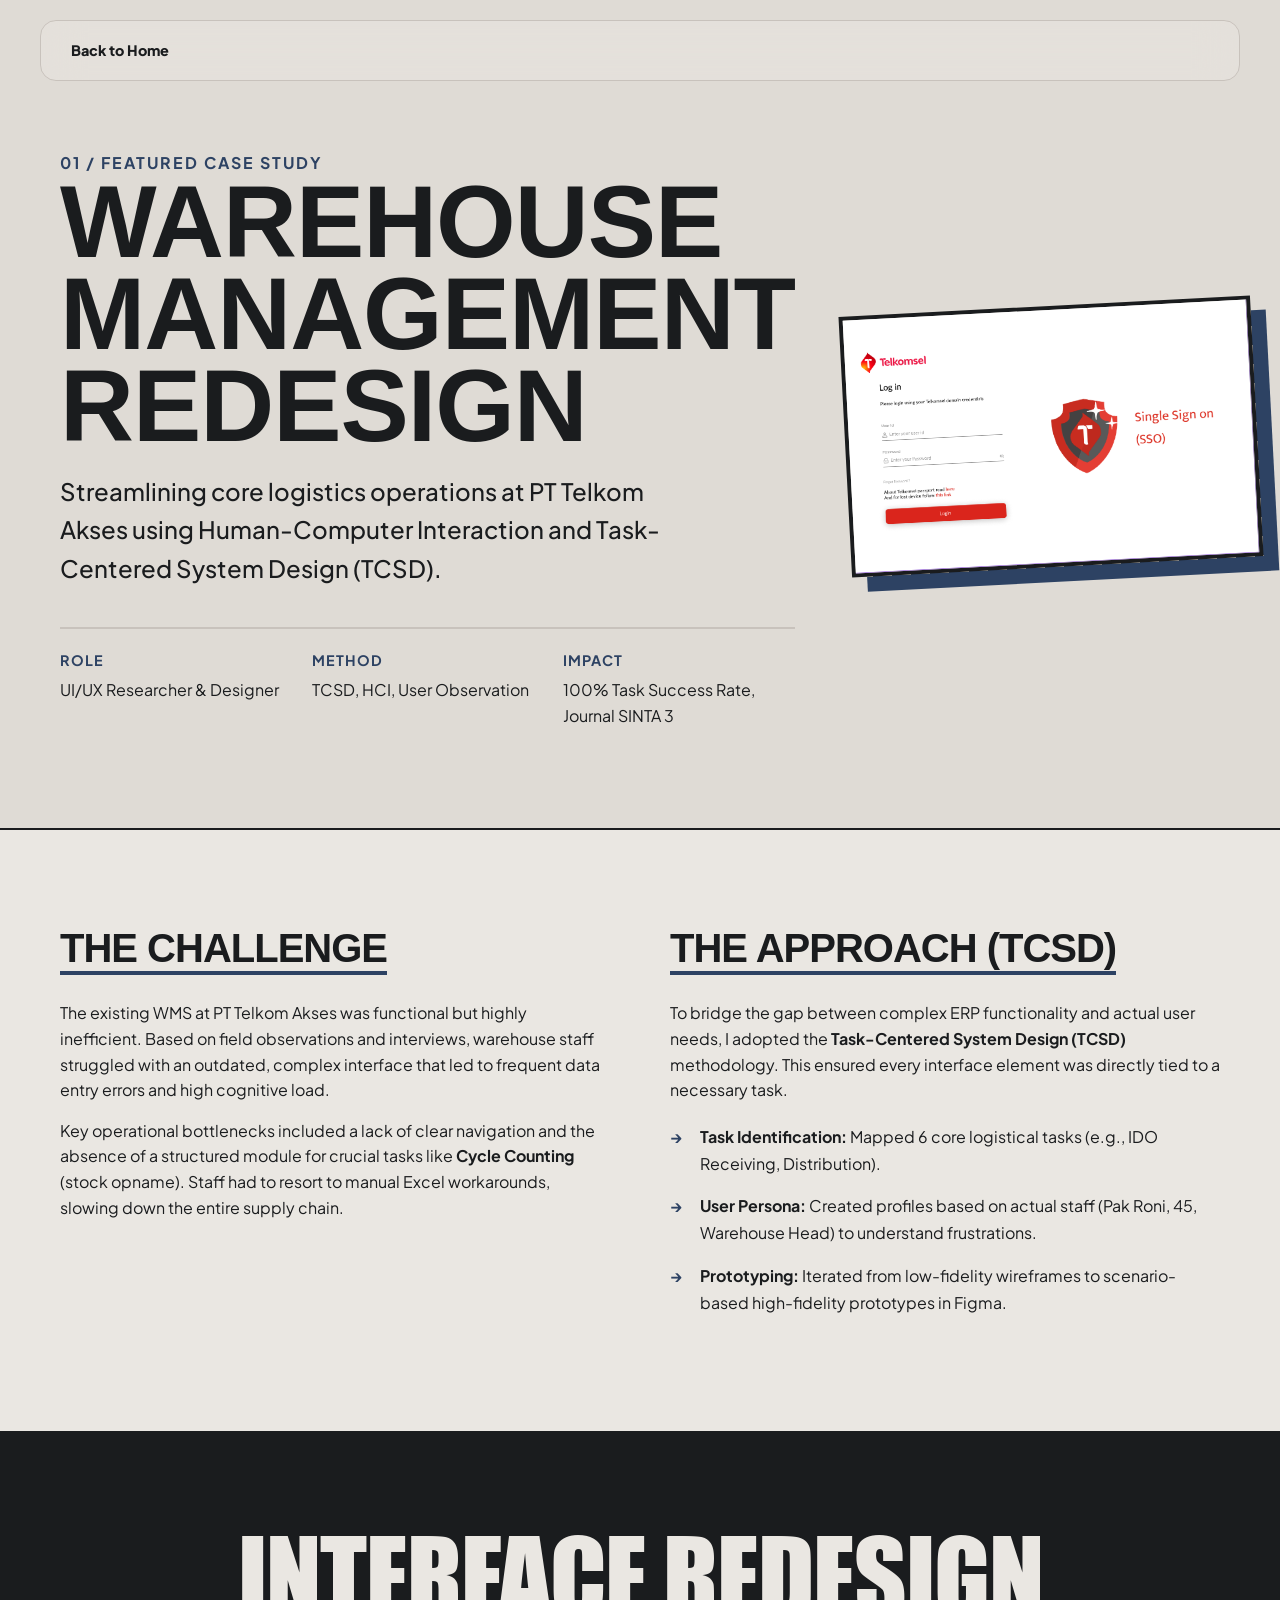
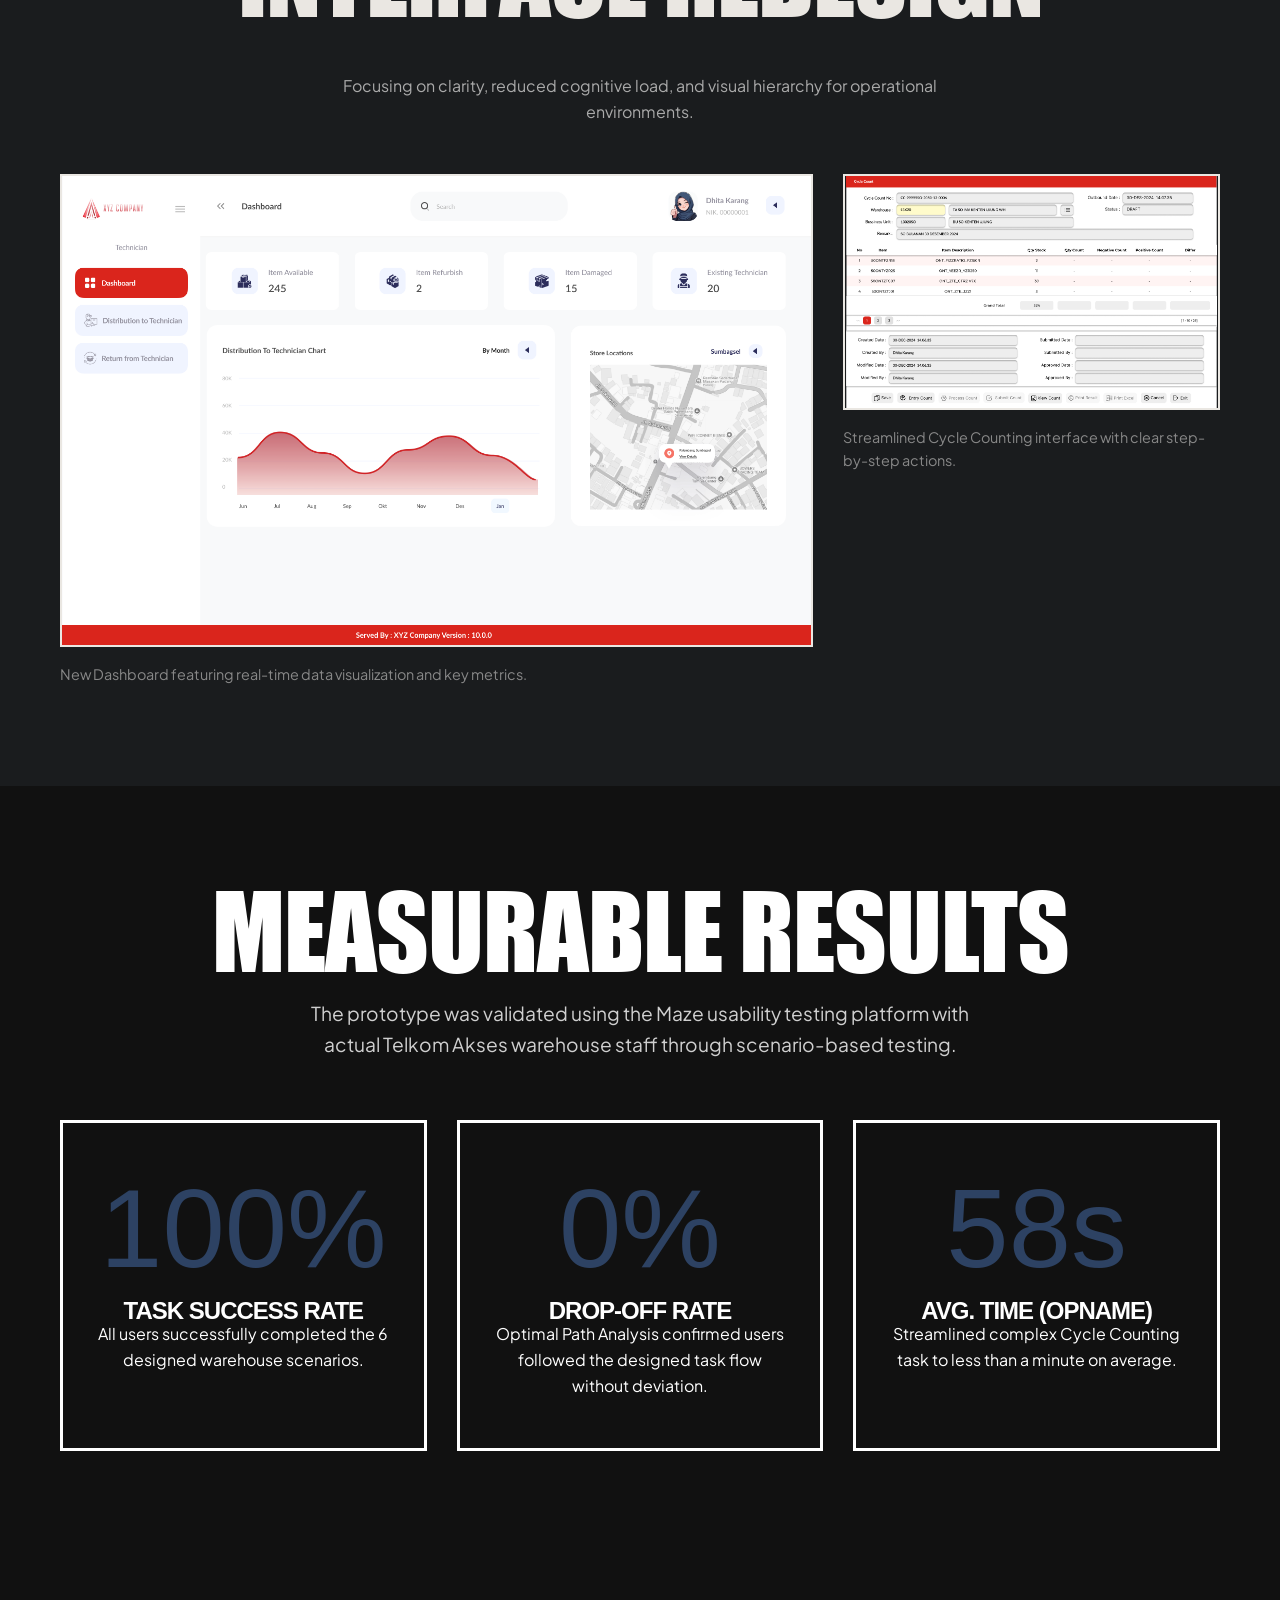
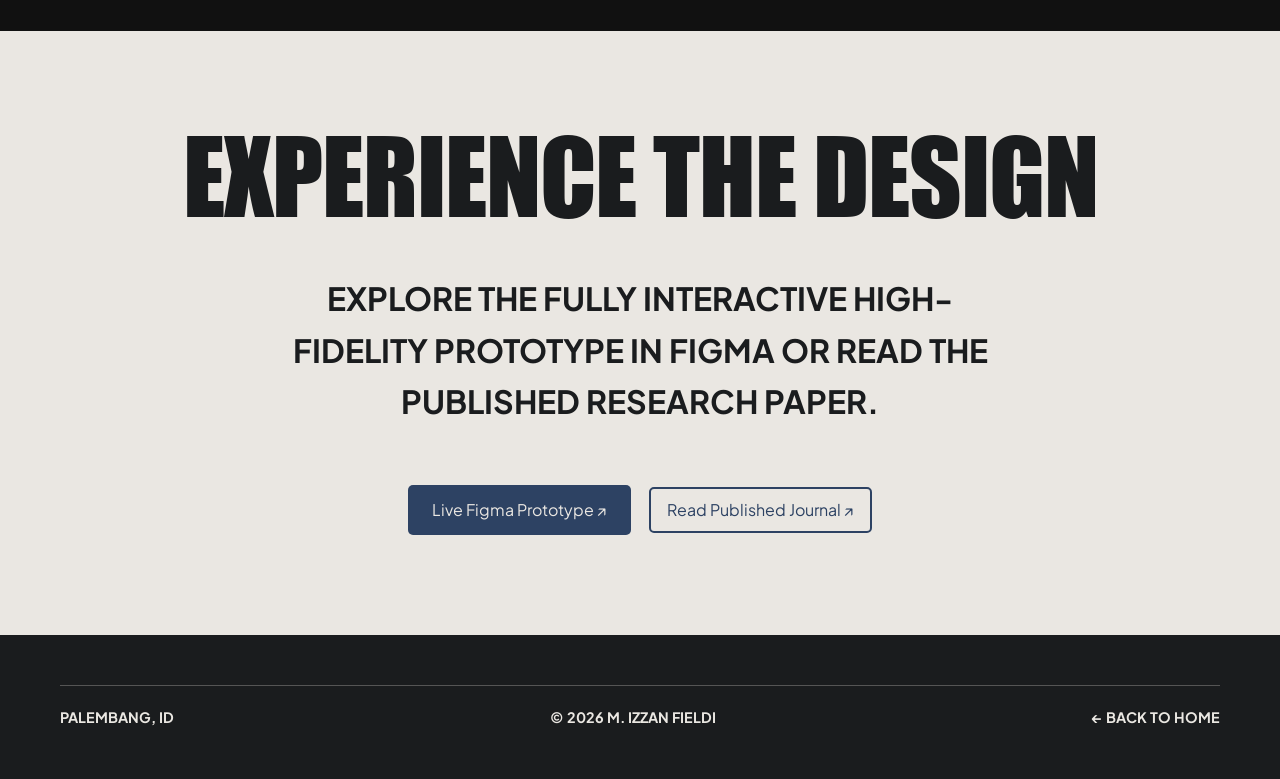
==== commit 7af72b4f: "Update wms-casestudy.html" ====
--- a/MINI WEB/wms-casestudy.html
+++ b/MINI WEB/wms-casestudy.html
@@ -223,6 +223,11 @@
             max-width: 700px;
             margin: 0 auto 40px auto;
         }
+
+        .logo:hover {
+        opacity: 0.7;
+        cursor: pointer;
+    }
 
         /* --- MEDIA QUERIES --- */
         @media (max-width: 992px) {
@@ -251,7 +256,10 @@
 
     <header class="jas-header" id="header">
         <nav class="container">
-            <div class="logo">M. Izzan Fieldi</div>
+            <a href="index.html" class="logo" style="text-decoration: none; color: var(--text-color); font-weight: 800; transition: opacity 0.3s;">
+                Back to Home
+            </a>
+
             <ul class="jas-nav" id="nav-menu">
                 <li><a href="index.html#hero">HOME</a></li>
                 <li><a href="index.html#portfolio-section">PORTFOLIO</a></li>
@@ -389,4 +397,4 @@
     </footer>
 
 </body>
-</html>+</html>
--- a/MINI WEB/style.css
+++ b/MINI WEB/style.css
@@ -19,6 +19,18 @@
     --muted-text: #94A3B8;   
 }
 
+@font-face {
+    font-family: 'ImpactCustom';
+    src: url('Asset/impact.ttf') format('truetype');
+    font-weight: normal;
+    font-style: normal;
+}
+
+/* Terapkan ke semua elemen yang pakai Impact */
+.hero-name, .giant-text, .port-title, .about-title, .impact-giant-number, section h2, .text-link, .exp-role, #counter {
+    font-family: 'ImpactCustom', Impact, sans-serif !important;
+}
+
 [data-theme="dark"] {
     /* Background: Biru Slate Gelap */
     --bg-color: #121417; 
@@ -31,12 +43,20 @@
 }
 
 /* =========================================
-   GLOBAL STYLES
+   GLOBAL RESET & ANTI-OVERFLOW (WAJIB ADA)
 ========================================= */
 * {
     margin: 0;
     padding: 0;
-    box-sizing: border-box;
+    box-sizing: border-box !important; /* Mencegah padding menambah lebar elemen */
+}
+
+html, body {
+    width: 100%;
+    max-width: 100vw; /* Kunci absolut agar tidak melebihi layar */
+    overflow-x: hidden !important; /* Potong paksa apapun yang keluar jalur kanan-kiri */
+    margin: 0;
+    padding: 0;
 }
 
 html {
@@ -287,6 +307,7 @@
     display: flex;
     flex-direction: column;
     justify-content: center; 
+    position: relative; /* KUNCI: Menahan elemen absolute agar tidak terbang keluar */
 }
 
 .hero-container {
@@ -350,7 +371,8 @@
 .role-list {
     display: flex;
     flex-direction: column;
-    animation: slideRoles 8s infinite cubic-bezier(0.19, 1, 0.22, 1);
+    /* Ubah durasi menjadi 10 detik agar pas untuk 5 pergerakan (masing-masing 2 detik) */
+    animation: slideRoles 10s infinite cubic-bezier(0.19, 1, 0.22, 1);
     white-space: nowrap;
 }
 
@@ -360,11 +382,14 @@
     align-items: center;
 }
 
+/* Hitungan matematis yang presisi untuk 6 baris teks (tiap tinggi 1.5em) */
 @keyframes slideRoles {
-    0%, 25% { transform: translateY(0); } 
-    33%, 58% { transform: translateY(-1.5em); } 
-    66%, 91% { transform: translateY(-3em); } 
-    100% { transform: translateY(-4.5em); } 
+    0%, 16%  { transform: translateY(0); }         /* 1. HCI RESEARCHER */
+    20%, 36% { transform: translateY(-1.5em); }    /* 2. ERP FUNCTIONAL */
+    40%, 56% { transform: translateY(-3em); }      /* 3. UX/UI DESIGNER */
+    60%, 76% { transform: translateY(-4.5em); }    /* 4. SYSTEM ANALYST */
+    80%, 96% { transform: translateY(-6em); }      /* 5. DATA ANALYST */
+    100%     { transform: translateY(-7.5em); }    /* 6. HCI RESEARCHER (Loop Mulus) */
 }
 
 .hero-img {
@@ -384,10 +409,11 @@
 ========================================= */
 .marquee {
     width: 100%;
+    max-width: 100vw; /* Kunci lebar marquee */
     background-color: var(--text-color);
     color: var(--bg-color);
     padding: 20px 0;
-    overflow: hidden;
+    overflow: hidden !important; /* Potong teks yang berjalan keluar layar */
     white-space: nowrap;
     border-top: 2px solid var(--text-color);
     border-bottom: 2px solid var(--text-color);
@@ -574,6 +600,60 @@
 }
 
 /* =========================================
+   INLINE PUSH REVEAL (FEATURED WORKS) - FIX DESKTOP
+========================================= */
+
+.inline-img-wrapper {
+    width: 0;
+    opacity: 0;
+    /* KUNCI 1: Hapus overflow: hidden agar bayangan bisa keluar dengan bebas! */
+    overflow: visible; 
+    display: flex;
+    align-items: center;
+    justify-content: center;
+    transform: scale(0.8) rotate(-5deg);
+    transition: all 0.5s cubic-bezier(0.19, 1, 0.22, 1);
+    pointer-events: none; /* Mencegah gambar siluman mengganggu kursor */
+}
+
+.inline-img-wrapper img {
+    width: 220px;
+    height: 125px;
+    object-fit: cover;
+    flex-shrink: 0;
+    border: 2px solid var(--text-color);
+    box-shadow: 8px 8px 0px var(--accent-color);
+    box-sizing: border-box;
+}
+
+/* --- ODOO COMING SOON PLACEHOLDER --- */
+.coming-soon-card {
+    width: 220px;
+    height: 125px;
+    background-color: var(--bg-color); 
+    color: var(--accent-color);
+    display: flex;
+    align-items: center;
+    justify-content: center;
+    font-family: 'ImpactCustom', Impact, sans-serif;
+    font-size: 1.2rem;
+    letter-spacing: 2px;
+    border: 2px solid var(--text-color); 
+    box-shadow: 8px 8px 0px var(--accent-color); 
+    text-transform: uppercase;
+    flex-shrink: 0;
+    box-sizing: border-box;
+}
+
+.portfolio-row:hover .inline-img-wrapper {
+    /* KUNCI 2: Wrapper dilebarkan menjadi 240px untuk memberi tempat pada gambar 220px + bayangan 8px */
+    width: 240px; 
+    opacity: 1;
+    transform: scale(1) rotate(2deg);
+    pointer-events: auto;
+}
+
+/* =========================================
    RESEARCH & PUBLICATIONS
 ========================================= */
 .research-item {
@@ -760,18 +840,31 @@
 }
 
 .tag {
+    /* Mengubah ke inline-flex agar bisa menggunakan align-items */
+    display: inline-flex; 
+    align-items: center;
+    justify-content: center;
+    text-align: center;
+
+    /* Padding tetap, tapi line-height dipaksa ke 1 agar tidak ada ruang hantu */
+    padding: 12px 25px;
+    line-height: 1; 
+    
     background-color: transparent;
     color: var(--text-color);
-    padding: 12px 25px;
     border: 2px solid var(--text-color);
     border-radius: 50px;
-    font-size: 1rem;
+    font-size: 0.9rem; /* Dikecilkan sedikit agar lebih proporsional */
     font-weight: 800;
     text-transform: uppercase;
     letter-spacing: 1px;
     transition: all 0.3s cubic-bezier(0.175, 0.885, 0.32, 1.275);
-    cursor: crosshair; 
-}
+    cursor: crosshair;
+    
+    /* Mencegah teks membungkus ke bawah di dalam satu bubble */
+    white-space: nowrap; 
+}
+
 
 .tag:hover {
     background-color: var(--text-color);
@@ -1023,161 +1116,375 @@
 }
 
 /* =========================================
-   MEDIA QUERIES (MOBILE)
+   CLEAN MOBILE OPTIMIZATION (ANTI-OVERFLOW)
 ========================================= */
 @media (max-width: 768px) {
+    /* 1. Mencegah layar bisa digeser ke samping (Space Hantu) */
+    html, body {
+        width: 100%;
+        overflow-x: hidden;
+        position: relative;
+    }
+
+    /* --- MEGA LOADER MOBILE --- */
+    #counter {
+        font-size: 32vw !important; /* Perbesar angka secara ekstrem di HP */
+        line-height: 1 !important;
+        letter-spacing: -2px !important; /* Rapatkan sedikit antar angkanya */
+    }
+
+    /* 2. Skalasi Tipografi */
     section h2 {
-        font-size: 14vw; 
-        margin-bottom: 30px;
-        text-align: center; 
+        font-size: 14vw !important; /* Naikkan dari 10vw ke 14vw agar lebih masif */
+        margin-bottom: 30px !important;
+        line-height: 1.05 !important; /* Rapatkan sedikit jarak atas-bawahnya */
+        text-align: center !important;
+        padding-top: 3px;
+    }
+
+    /* --- HERO NAME MOBILE (2 BARIS DENGAN SPACE CUKUP) --- */
+    .hero-name {
+        font-size: 35vw !important;
+        flex-wrap: wrap !important;
+        justify-content: center !important;
+        
+        /* Menaikkan line-height agar baris atas dan bawah tidak bersentuhan */
+        line-height: 1.1 !important; 
+        
+        padding-top: 40px !important;
+        text-align: center;
+    }
+
+    /* Memaksa baris pecah di spasi (elemen ke-6) */
+    .hero-name span:nth-child(6) { 
+        flex-basis: 100% !important;
+        /* Memberikan sedikit tinggi tambahan pada 'pemisah' baris jika diperlukan */
+        height: 10px !important; 
+        margin: 0 !important;
+        visibility: hidden;
     }
     
-    .jas-header {
-        top: 10px; 
-        padding: 10px 20px;
-        border-radius: 12px; 
-    }
-
-    .hero-name {
-        font-size: 22vw; 
-        flex-wrap: wrap; 
-        justify-content: center;
-        line-height: 0.95; 
-        margin-top: 30px; 
-    }
-
-    .hero-name span:nth-child(6) {
-        flex-basis: 100%;
-        height: 0;
-        margin: 0; 
-    }
-
+    .hero-container {
+        transform: translateY(-5vh) !important;
+    }
+
+    /* --- HERO FOOTER & SLIDER MOBILE FIX --- */
+    .hero-footer {
+        display: flex !important;
+        flex-direction: row !important; /* Paksa tetap satu baris horizontal */
+        justify-content: space-between !important; /* KUNCI: Kembalikan ke kiri dan kanan */
+        align-items: center !important;
+        font-size: 1rem !important; /* Huruf lebih kecil agar muat sejajar */
+        margin-top: 30px !important;
+        padding: 0 5% !important; /* Beri sedikit jarak dari tepi layar */
+        letter-spacing: 1px !important;
+        width: 100% !important;
+    }
+
+    .hero-footer p {
+        margin: 0 !important;
+        white-space: nowrap !important; /* Mencegah 'I AM A' pecah 2 baris */
+        flex-shrink: 0 !important; /* Mencegah teks 'I AM A' terhimpit */
+    }
+
+    .role-slider {
+        height: 1.5em !important; 
+        display: block !important; /* KUNCI 1: Harus block, DILARANG flex agar animasi tidak bergeser */
+        overflow: hidden !important;
+    }
+
+    .role-list span {
+        height: 1.5em !important; 
+        line-height: 1.5em !important; /* KUNCI 2: Samakan line-height dengan tinggi container */
+        display: block !important; 
+        text-align: right !important; /* Teks otomatis merapat ke kanan */
+    }
+
+    /* 3. MUNCULKAN KEMBALI HAMBURGER MENU */
     .hamburger {
-        display: flex; 
-    }
-
-    .hero-footer {
-        font-size: 1rem; 
-        gap: 10px; 
-    }
-
-    .location {
-        display: none;
+        display: flex !important; /* Memastikan tombol garis tiga muncul */
+        z-index: 2000;
+    }
+
+    .nav-actions {
+        display: flex;
+        align-items: center;
+        gap: 15px;
     }
 
     .jas-nav {
         position: fixed;
         top: 0;
-        right: -100%;
-        width: 70%;
+        right: -100%; /* Sembunyi di luar layar */
+        width: 80%;
         max-width: 300px;
         height: 100vh;
-        
         background-color: var(--nav-bg);
-        backdrop-filter: blur(30px) saturate(150%);
-        -webkit-backdrop-filter: blur(30px) saturate(150%);
-        box-shadow: -15px 0 30px rgba(0, 0, 0, 0.1);
-        
+        backdrop-filter: blur(25px);
+        -webkit-backdrop-filter: blur(25px);
         border-left: 1px solid var(--border-color);
         display: flex;
         flex-direction: column;
         justify-content: flex-start;
-        align-items: flex-start;
-        
-        padding: 25px 40px; 
-        gap: 25px; 
-        
+        padding: 100px 40px;
+        gap: 25px;
         transition: right 0.5s cubic-bezier(0.77, 0, 0.175, 1);
-        z-index: 999;
+        z-index: 1500;
     }
 
     .jas-nav.active {
-        right: 0;
-    }
-
-    .jas-nav li {
-        list-style: none;
+        right: 0; /* Menu muncul saat di-tap */
+    }
+
+    /* 1. Menghilangkan Lokasi dan Jam secara total di HP */
+    .location {
+        display: none !important;
+    }
+
+    /* 2. Mengatur ulang kontainer navigasi agar Logo dan Menu tetap seimbang */
+    .jas-header .container {
+        display: flex;
+        justify-content: space-between;
+        align-items: center;
         width: 100%;
-    }
-
-    .jas-nav li a {
-        display: block; 
-        font-size: 1.2rem;
-        font-weight: 700;
-        letter-spacing: 2px;
-        color: var(--text-color);
-        transition: transform 0.3s cubic-bezier(0.175, 0.885, 0.32, 1.275), color 0.3s;
-    }
-
-    .jas-nav li a:hover {
-        opacity: 1; 
-        color: var(--accent-color); 
-        transform: translateX(15px); 
-    }
-
-    .hamburger.toggle span:nth-child(1) {
-        transform: rotate(-45deg) translate(-5px, 6px);
-    }
-    .hamburger.toggle span:nth-child(2) {
-        opacity: 0;
-    }
-    .hamburger.toggle span:nth-child(3) {
-        transform: rotate(45deg) translate(-5px, -7px);
-    }
-
-    .giant-text { 
-        font-size: 25vw; 
-    }
-    
-    .about-title {
-        font-size: 20vw; 
-        gap: 0.1em; 
-        width: 100%;
-        text-align: center;
-    }
-
-    /* Perkecil jarak antar section */
-    section {
-        padding: 60px 0;
-    }
-
-    /* Sesuaikan ukuran Judul Section */
-    section h2 {
-        font-size: 10vw; /* Lebih manusiawi namun tetap bold */
-        margin-bottom: 25px;
-    }
-
-    /* Rombak Portfolio Row jadi Vertikal */
+        padding: 0;
+    }
+
+    /* 3. Menyesuaikan posisi Logo agar tetap di pojok kiri */
+    .logo {
+        flex-shrink: 0;
+    }
+
+    /* 4. Menyesuaikan posisi Nav-Actions (Moon & Hamburger) di pojok kanan */
+    .nav-actions {
+        display: flex;
+        align-items: center;
+        gap: 15px;
+        margin-left: auto;
+    }
+
+    /* 4. FIX PORTFOLIO ROW (Tumpuk Vertikal agar tidak bocor) */
     .portfolio-row {
         flex-direction: column;
         align-items: flex-start;
+        padding: 25px 0;
         gap: 15px;
-        padding: 25px 0;
+        width: 100%;
+        flex-wrap: wrap; /* Izinkan teks turun ke bawah */
     }
 
     .port-left-group {
-        max-width: 100%;
+        width: 100%;
         margin-right: 0;
     }
 
+    .port-title-wrapper {
+        gap: 15px;
+    }
+
+    .port-title {
+        font-size: 1.8rem;
+        white-space: normal; /* KUNCI: Biarkan judul turun ke bawah (wrap) */
+        word-break: break-word;
+        line-height: 1.1;
+        overflow: visible;
+        text-overflow: clip;
+    }
+
     .port-tags {
-        margin-left: 0; /* Tag kembali ke kiri agar rapi di layar sempit */
+        margin-left: 0; /* Reset margin agar rata kiri */
         font-size: 0.85rem;
-    }
-
-    /* Sembunyikan gambar inline di HP agar tidak berantakan */
-    .inline-img-wrapper {
-        display: none; 
-    }
-
-    /* Pastikan Panah tetap terlihat di kanan bawah */
+        margin-top: 5px;
+    }
+
     .port-right-group {
         width: 100%;
-        justify-content: flex-end;
+        justify-content: flex-end; /* Panah tetap di kanan bawah */
         margin-left: 0;
     }
-} /* <-- INI ADALAH KURUNG PENUTUP MEDIA QUERY YANG SEMPAT HILANG */
-
+
+    .port-arrow {
+        font-size: 2rem;
+    }
+
+    /* --- FEATURED WORKS IMAGE (STATIC MOBILE VIEW) --- */
+    .inline-img-wrapper {
+        display: flex !important; 
+        /* KUNCI 3: Lebar 100% dikurangi 10px agar bayangan 6px tidak nabrak/keluar dari pinggir layar HP */
+        width: calc(100% - 10px) !important; 
+        height: auto !important;
+        opacity: 1 !important;    
+        transform: none !important; 
+        margin-top: 15px;
+        margin-bottom: 20px !important;
+        overflow: visible !important; /* Pastikan bayangan tidak terpotong di HP */
+    }
+
+    /* KUNCI 4: MENGGABUNGKAN GAMBAR & KARTU COMING SOON AGAR 100% KEMBAR IDENTIK */
+    .inline-img-wrapper img,
+    .coming-soon-card {
+        width: 100% !important;
+        max-width: 100% !important;
+        height: 180px !important; 
+        object-fit: cover;
+        
+        border: 2px solid var(--text-color) !important; /* Bingkai Hitam Muncul! */
+        box-shadow: 6px 6px 0px var(--accent-color) !important; /* Bayangan Navy Muncul! */
+        
+        box-sizing: border-box !important;
+        margin: 0 !important;
+        flex-shrink: 0 !important;
+    }
+
+    /* Penyesuaian khusus tulisan untuk kartu */
+    .coming-soon-card {
+        font-size: 1.5rem;
+        display: flex !important;
+        align-items: center !important;
+        justify-content: center !important;
+    }
+
+    /* 5. SKALASI ACADEMIC & EXPERIENCE */
+    .impact-giant-number {
+        font-size: 4rem; 
+    }
+
+    .impact-brutal-grid {
+        grid-template-columns: 1fr;
+        gap: 20px;
+    }
+
+    .exp-role {
+        font-size: 1.6rem;
+    }
+
+    .tag {
+        padding: 10px 18px; /* Padding lebih kecil untuk layar HP */
+        font-size: 0.75rem; /* Ukuran font lebih kecil agar pas */
+        white-space: normal; /* Izinkan teks turun ke bawah jika sangat panjang di HP */
+        min-height: 40px; /* Memastikan bubble tetap punya tinggi minimal yang konsisten */
+    }
+
+    /* 6. SKALASI FOOTER */
+    /* --- ADJUSTMENT SECTION ABOUT (MOBILE) --- */
+    #about-section {
+        padding-top: 40px !important; /* Jarak proporsional dari batas atas halaman */
+        padding-bottom: 60px !important;
+    }
+
+    /* --- ABOUT TITLE MOBILE (MEGA FONT) --- */
+    .about-title {
+        /* Menaikkan ukuran secara signifikan */
+        font-size: 26vw !important; 
+        
+        /* Merapatkan baris agar terlihat seperti satu kesatuan blok */
+        line-height: 1 !important; 
+        gap: 0 em !important; 
+        
+        /* Jarak proporsional ke elemen lain */
+        margin-top: 1px !important;
+        margin-bottom: 25px !important;
+        
+        display: flex;
+        flex-direction: column;
+        align-items: center;
+        text-align: center;
+    }
+
+    .about-image-wrapper {
+        margin-bottom: 50px !important; /* Menyeimbangkan jarak di bawah foto */
+    }
+
+    .giant-text {
+        font-size: 18vw !important; /* Jinakkan teks raksasa di footer */
+        max-width: 100vw;
+        overflow: hidden;
+    }
+
+    .footer-links {
+        flex-direction: column;
+        align-items: center;
+        gap: 15px;
+    }
+
+    /* --- FOOTER BOTTOM (HORIZONTAL, KECIL & SERAGAM PUTIH) --- */
+    .footer-bottom {
+        display: flex !important;
+        flex-direction: row !important; 
+        justify-content: space-between !important; 
+        align-items: center;
+        width: 100%;
+        padding: 20px 10px !important;
+        
+        /* Ukuran teks menyesuaikan layar agar tidak menumpuk */
+        font-size: clamp(0.55rem, 2.5vw, 0.75rem) !important; 
+    }
+
+    .footer-bottom p, 
+    .footer-bottom a {
+        margin: 0;
+        white-space: nowrap !important; 
+        letter-spacing: 0.5px;
+        /* Menggunakan warna putih tulang sesuai tema footer agar seragam */
+        color: var(--bg-color) !important; 
+    }
+
+    .footer-bottom a {
+        text-decoration: none;
+        font-weight: 800;
+        border-bottom: 1px solid transparent;
+        transition: border-color 0.3s;
+    }
+
+    .footer-bottom a:hover {
+        border-bottom: 1px solid var(--bg-color);
+    }
+
+    /* =========================================
+       TOUCH & TAPTIC FEEDBACK (MOBILE ONLY)
+    ========================================= */
+    
+    /* Tombol bereaksi seketika saat ditekan */
+    .btn:active, .btn-secondary:active {
+        transform: scale(0.95) !important;
+        opacity: 0.8 !important;
+        transition: transform 0.1s !important; /* Reaksi kilat tanpa delay */
+    }
+
+    /* Bubble Tag langsung merespon jempol */
+    .tag:active {
+        background-color: var(--text-color) !important;
+        color: var(--bg-color) !important;
+        transform: scale(0.95) !important;
+        transition: all 0.1s !important;
+    }
+
+    /* Panah portofolio langsung meluncur saat disentuh */
+    .portfolio-row:active .port-arrow {
+        transform: translate(10px, -10px) !important;
+        color: var(--accent-color) !important;
+        transition: all 0.1s !important;
+    }
+
+    /* Item Academic Impact merespon sentuhan */
+    .impact-brutal-item:active {
+        background-color: var(--text-color) !important;
+        color: var(--bg-color) !important;
+        transform: scale(0.98) !important;
+        transition: all 0.1s !important;
+    }
+    
+    .impact-brutal-item:active .impact-giant-number {
+        color: var(--bg-color) !important;
+    }
+
+    .cv-paper-frame {
+        width: 95vw;
+        height: 70vh;
+    }
+
+
+}
 
 /* =========================================
    ABOUT IMAGE - VERSI STABIL & FIX
@@ -1195,41 +1502,26 @@
     width: 100%;
     max-width: 550px; 
     line-height: 0; 
-    border: 4px solid var(--text-color);
-    background-color: var(--border-color);
-    box-shadow: 20px 20px 0px var(--accent-color);
-    transition: transform 0.4s ease, box-shadow 0.4s ease;
+    
+    /* GANTI INI: Hapus semua elemen yang memenjarakan foto */
+    border: none; 
+    background-color: transparent;
+    box-shadow: none; 
+    
     overflow: hidden;
 }
 
 .about-img {
     width: 100%;
-    height: auto;
     display: block;
-    filter: grayscale(100%) contrast(110%);
-    transition: filter 0.6s ease, transform 0.6s ease;
-}
-
-.grain-overlay {
-    position: absolute;
-    top: 0;
-    left: 0;
-    width: 100%;
-    height: 100%;
-    background-image: url("data:image/svg+xml,%3Csvg viewBox='0 0 200 200' xmlns='http://www.w3.org/2000/svg'%3E%3Cfilter id='n'%3E%3CfeTurbulence type='fractalNoise' baseFrequency='0.65' numOctaves='3'/%3E%3C/filter%3E%3Crect width='100%25' height='100%25' filter='url(%23n)'/%3E%3C/svg%3E");
-    opacity: 0.15;
-    pointer-events: none;
-    mix-blend-mode: overlay;
+    /* Kontras dinaikkan ekstrem agar menyatu keras dengan background */
+    filter: grayscale(100%) contrast(140%);
+    transition: transform 0.6s cubic-bezier(0.19, 1, 0.22, 1), filter 0.6s ease;
 }
 
 .about-image-container:hover .about-img {
-    filter: grayscale(0%) contrast(100%);
-    transform: scale(1.03);
-}
-
-.about-image-container:hover {
-    transform: translate(-5px, -5px);
-    box-shadow: 25px 25px 0px var(--accent-color);
+    filter: grayscale(0%) contrast(110%);
+    transform: scale(1.05); /* Membesar perlahan tanpa terhalang bingkai */
 }
 
 .about-caption {
@@ -1243,37 +1535,6 @@
     color: var(--accent-color);
     letter-spacing: 2px;
     text-transform: uppercase;
-}
-
-/* =========================================
-   INLINE PUSH REVEAL (FEATURED WORKS)
-========================================= */
-
-/* --- EFEK MUNCUL GAMBAR --- */
-.inline-img-wrapper {
-    width: 0;
-    opacity: 0;
-    overflow: hidden;
-    display: flex;
-    align-items: center;
-    justify-content: center;
-    transform: scale(0.8) rotate(-5deg);
-    transition: all 0.5s cubic-bezier(0.19, 1, 0.22, 1);
-}
-
-.inline-img-wrapper img {
-    width: 220px;
-    height: 125px;
-    object-fit: cover;
-    flex-shrink: 0;
-    border: 2px solid var(--text-color);
-    box-shadow: 8px 8px 0px var(--accent-color);
-}
-
-.portfolio-row:hover .inline-img-wrapper {
-    width: 220px;
-    opacity: 1;
-    transform: scale(1) rotate(2deg);
 }
 
 /* =========================================
@@ -1388,3 +1649,136 @@
     color: white;
     transform: rotate(90deg);
 }
+
+/* --- RESUME PAPER VIEW STYLING --- */
+.cv-paper-frame {
+    width: 85vw;           /* Lebar responsif */
+    max-width: 900px;      /* Lebar standar kertas A4 di layar besar */
+    height: 80vh;          /* Tinggi proporsional */
+    background: #FFFFFF;   /* Putih kertas murni */
+    
+    /* Efek Kertas: Border tipis dan bayangan lembut agar terlihat seperti lembaran fisik */
+    border: 1px solid rgba(0,0,0,0.1);
+    box-shadow: 
+        0 1px 1px rgba(0,0,0,0.11), 
+        0 2px 2px rgba(0,0,0,0.11), 
+        0 4px 4px rgba(0,0,0,0.11), 
+        0 8px 8px rgba(0,0,0,0.11), 
+        0 16px 16px rgba(0,0,0,0.11);
+        
+    overflow: hidden;
+    position: relative;
+    z-index: 10001;
+}
+
+.cv-footer-actions {
+    margin-top: 20px;
+    text-align: center;
+}
+
+.btn-minimal {
+    font-family: 'ImpactCustom', Impact, sans-serif;
+    font-size: 0.9rem;
+    color: var(--bg-color); /* Warna putih tulang agar kontras di overlay gelap */
+    text-decoration: none;
+    letter-spacing: 2px;
+    opacity: 0.7;
+    transition: opacity 0.3s;
+}
+
+.btn-minimal:hover {
+    opacity: 1;
+}
+
+/* --- HTML CV PAPER REPLICA --- */
+.cv-html-paper {
+    width: 100%;
+    height: 100%;
+    background: #FFFFFF;
+    color: #1A1C1E; /* Hitam pekat */
+    overflow-y: auto;
+    padding: 40px;
+    font-family: 'Plus Jakarta Sans', sans-serif;
+    text-align: left;
+    box-sizing: border-box;
+}
+
+.cv-html-paper h1, .cv-html-paper h2 {
+    font-family: 'ImpactCustom', Impact, sans-serif;
+    text-transform: uppercase;
+    letter-spacing: 1px;
+    color: var(--accent-color);
+}
+
+.cv-html-paper .cv-header {
+    text-align: center;
+    border-bottom: 2px solid var(--text-color);
+    padding-bottom: 15px;
+    margin-bottom: 20px;
+}
+
+.cv-html-paper .cv-header h1 {
+    font-size: 2.2rem;
+    margin-bottom: 5px;
+    color: var(--text-color);
+}
+
+.cv-html-paper .cv-links a {
+    color: var(--accent-color);
+    text-decoration: none;
+    font-weight: 800;
+    font-size: 0.9rem;
+}
+
+.cv-html-paper .cv-section {
+    margin-bottom: 20px;
+}
+
+.cv-html-paper .cv-section h2 {
+    font-size: 1.2rem;
+    border-bottom: 1px solid #ddd;
+    padding-bottom: 5px;
+    margin-bottom: 10px;
+}
+
+.cv-html-paper .cv-item {
+    margin-bottom: 15px;
+}
+
+.cv-html-paper .cv-item-header {
+    display: flex;
+    justify-content: space-between;
+    font-weight: bold;
+    font-size: 1rem;
+}
+
+.cv-html-paper p, .cv-html-paper ul {
+    font-size: 0.9rem;
+    line-height: 1.5;
+}
+
+.cv-html-paper ul {
+    padding-left: 20px;
+    margin-top: 5px;
+}
+
+/* Custom Scrollbar agar estetis */
+.cv-html-paper::-webkit-scrollbar {
+    width: 6px;
+}
+.cv-html-paper::-webkit-scrollbar-thumb {
+    background-color: var(--border-color);
+    border-radius: 10px;
+}
+
+@media (max-width: 768px) {
+    .cv-html-paper {
+        padding: 25px 15px;
+    }
+    .cv-html-paper .cv-header h1 {
+        font-size: 1.6rem;
+    }
+    .cv-html-paper .cv-item-header {
+        flex-direction: column;
+    }
+}
